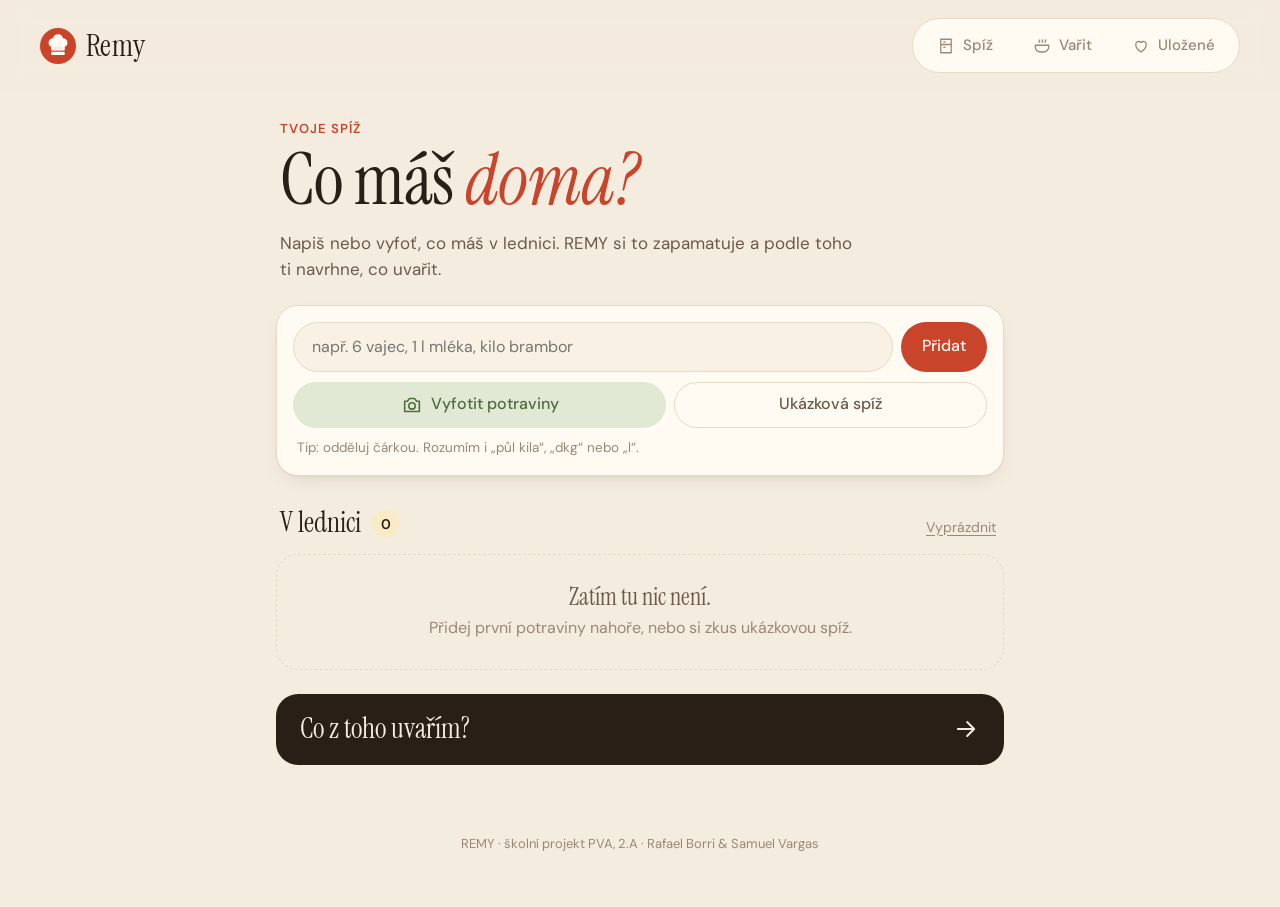
==== index.html @ 5d4a96b4 "Obrazovky Spíž, Vařit a Uložené: přidání z fotky, návrhy receptů, detail a tlačítko Uvařeno" ====
<!doctype html>
<html lang="cs">
<head>
  <meta charset="utf-8">
  <meta name="viewport" content="width=device-width, initial-scale=1, viewport-fit=cover">
  <title>REMY — co uvařit z toho, co máš doma</title>
  <meta name="description" content="REMY ti navrhne, co uvařit z ingrediencí, které máš doma. Vyfoť lednici, řekni počet porcí a máš recept.">
  <meta name="theme-color" content="#f4ecdf">
  <link rel="icon" href="assets/icon.svg" type="image/svg+xml">
  <link rel="manifest" href="manifest.webmanifest">
  <link rel="preconnect" href="https://fonts.googleapis.com">
  <link rel="preconnect" href="https://fonts.gstatic.com" crossorigin>
  <link href="https://fonts.googleapis.com/css2?family=Instrument+Serif:ital@0;1&family=DM+Sans:opsz,wght@9..40,400;9..40,500;9..40,600&display=swap" rel="stylesheet">
  <link rel="stylesheet" href="css/style.css?v=1">
</head>
<body>
  <header class="top">
    <a class="brand" href="#spiz" aria-label="REMY — domů">
      <img src="assets/icon.svg" alt="" width="36" height="36">
      <span>Remy</span>
    </a>
    <nav class="tabs" aria-label="Hlavní menu">
      <a href="#spiz" data-tab="spiz"><svg viewBox="0 0 24 24"><path d="M5 3h14v18H5zM5 10h14M9 6.5h2M9 13.5h2"/></svg><span>Spíž</span></a>
      <a href="#varit" data-tab="varit"><svg viewBox="0 0 24 24"><path d="M3 11h18v2a7 7 0 0 1-7 7h-4a7 7 0 0 1-7-7zM8 7c0-1.5 1-1.5 1-3M12 7c0-1.5 1-1.5 1-3M16 7c0-1.5 1-1.5 1-3"/></svg><span>Vařit</span></a>
      <a href="#ulozene" data-tab="ulozene"><svg viewBox="0 0 24 24"><path d="M12 20s-7-4.4-7-10a4 4 0 0 1 7-2.6A4 4 0 0 1 19 10c0 5.6-7 10-7 10z"/></svg><span>Uložené</span></a>
    </nav>
  </header>

  <main>
    <!-- ============ SPÍŽ ============ -->
    <section id="view-spiz" class="view" data-view="spiz">
      <div class="hero">
        <p class="eyebrow">Tvoje spíž</p>
        <h1>Co máš <em>doma?</em></h1>
        <p class="lead">Napiš nebo vyfoť, co máš v lednici. REMY si to zapamatuje a podle toho ti navrhne, co uvařit.</p>
      </div>

      <div class="add-card">
        <form id="quick-add" class="quick-add" autocomplete="off">
          <label for="quick-input" class="sr-only">Přidat potraviny</label>
          <input id="quick-input" type="text" placeholder="např. 6 vajec, 1 l mléka, kilo brambor" enterkeyhint="done">
          <button type="submit" class="btn btn-primary">Přidat</button>
        </form>
        <div class="add-actions">
          <label class="btn btn-soft photo-btn">
            <svg viewBox="0 0 24 24"><path d="M4 8h3l2-3h6l2 3h3v11H4z"/><circle cx="12" cy="13" r="3.5"/></svg>
            Vyfotit potraviny
            <input id="photo-input" type="file" accept="image/*" capture="environment" hidden>
          </label>
          <button type="button" class="btn btn-ghost" id="demo-btn">Ukázková spíž</button>
        </div>
        <p class="hint">Tip: odděluj čárkou. Rozumím i „půl kila“, „dkg“ nebo „l“.</p>
      </div>

      <div class="list-head">
        <h2>V lednici <span id="pantry-count" class="count">0</span></h2>
        <button type="button" class="link" id="clear-pantry">Vyprázdnit</button>
      </div>
      <ul id="pantry-list" class="pantry"></ul>
      <div id="pantry-empty" class="empty">
        <p class="empty-title">Zatím tu nic není.</p>
        <p>Přidej první potraviny nahoře, nebo si zkus ukázkovou spíž.</p>
      </div>

      <a href="#varit" class="cta-cook" id="cta-cook">
        <span>Co z toho uvařím?</span>
        <svg viewBox="0 0 24 24"><path d="M5 12h14M13 6l6 6-6 6"/></svg>
      </a>
    </section>

    <!-- ============ VAŘIT ============ -->
    <section id="view-varit" class="view" data-view="varit" hidden>
      <div class="hero">
        <p class="eyebrow">Návrhy od Remyho</p>
        <h1>Co dnes <em>uvaříme?</em></h1>
        <p class="lead" id="cook-lead">Remy se podívá do tvé spíže a navrhne tři jídla.</p>
      </div>

      <div class="cook-card">
        <div class="field">
          <span class="field-label">Počet porcí</span>
          <div class="stepper" role="group" aria-label="Počet porcí">
            <button type="button" data-portions="-1" aria-label="Méně porcí">−</button>
            <output id="portions">2</output>
            <button type="button" data-portions="1" aria-label="Více porcí">+</button>
          </div>
        </div>
        <div class="field field-col">
          <span class="field-label">Na co máš chuť? <small>(nepovinné)</small></span>
          <div class="chips" id="chips">
            <button type="button" class="chip" data-note="rychlé, do 20 minut">⚡ Rychlé</button>
            <button type="button" class="chip" data-note="bez masa">🥕 Bez masa</button>
            <button type="button" class="chip" data-note="sladké">🍯 Sladké</button>
            <button type="button" class="chip" data-note="zdravé a lehké">🥗 Lehké</button>
            <button type="button" class="chip" data-note="polévka">🍲 Polévka</button>
          </div>
          <input id="note" type="text" placeholder="nebo napiš vlastní přání…" maxlength="120">
        </div>
        <button type="button" class="btn btn-primary btn-big" id="suggest-btn">Co uvařím?</button>
      </div>

      <div id="suggest-status" class="status" hidden></div>
      <div id="recipes" class="recipes"></div>
      <button type="button" class="btn btn-ghost more-btn" id="more-btn" hidden>Ukaž jiné návrhy</button>
    </section>

    <!-- ============ ULOŽENÉ ============ -->
    <section id="view-ulozene" class="view" data-view="ulozene" hidden>
      <div class="hero">
        <p class="eyebrow">Tvoje kuchařka</p>
        <h1>Oblíbené a <em>uvařené</em></h1>
      </div>
      <h2 class="sub">Oblíbené recepty</h2>
      <div id="favorites" class="recipes"></div>
      <p id="fav-empty" class="empty small">Recept si uložíš srdíčkem v jeho detailu.</p>

      <div class="list-head">
        <h2 class="sub">Historie vaření</h2>
        <button type="button" class="link" id="clear-history">Smazat historii</button>
      </div>
      <ul id="history" class="history"></ul>
      <p id="history-empty" class="empty small">Až něco uvaříš a klikneš na „Uvařeno“, objeví se to tady.</p>
    </section>
  </main>

  <footer class="foot">
    <p>REMY · školní projekt PVA, 2.A · Rafael Borri &amp; Samuel Vargas</p>
  </footer>

  <!-- detail receptu / rozpoznání fotky -->
  <dialog id="sheet" class="sheet">
    <div class="sheet-inner" id="sheet-body"></div>
  </dialog>

  <div id="toast" class="toast" role="status" aria-live="polite" hidden></div>

  <script type="module" src="js/app.js?v=1"></script>
</body>
</html>
---- css/style.css ----
/* REMY — teplá kuchyňská paleta: smetana, rajče, bylinky */

:root {
  --bg: #f4ecdf;
  --paper: #fffaf2;
  --paper-2: #f9f1e4;
  --ink: #2a1f17;
  --ink-2: #6b5a4b;
  --ink-3: #9a8877;
  --line: #e6d9c6;
  --tomato: #c8452c;
  --tomato-ink: #fff6ef;
  --tomato-soft: #f6dccf;
  --herb: #4f6d3f;
  --herb-soft: #e1e8d3;
  --butter: #e8b84a;
  --butter-soft: #f8ebc6;
  --shadow: 0 1px 2px rgba(60, 35, 15, .05), 0 8px 24px -12px rgba(60, 35, 15, .18);
  --radius: 22px;
  --serif: "Instrument Serif", Georgia, serif;
  --sans: "DM Sans", system-ui, -apple-system, sans-serif;
  color-scheme: light;
}

@media (prefers-color-scheme: dark) {
  :root:not([data-theme="light"]) {
    --bg: #1b1511;
    --paper: #251d17;
    --paper-2: #2d241d;
    --ink: #f3e9dc;
    --ink-2: #c4b3a0;
    --ink-3: #8f7e6c;
    --line: #3a2f26;
    --tomato: #e0603f;
    --tomato-ink: #1b1511;
    --tomato-soft: #45261c;
    --herb: #9cbc84;
    --herb-soft: #2c3524;
    --butter: #e8b84a;
    --butter-soft: #3d321a;
    --shadow: 0 1px 2px rgba(0, 0, 0, .3), 0 10px 30px -14px rgba(0, 0, 0, .6);
    color-scheme: dark;
  }
}

* { box-sizing: border-box; }
html { -webkit-text-size-adjust: 100%; }
body {
  margin: 0;
  background: var(--bg);
  color: var(--ink);
  font: 400 16px/1.55 var(--sans);
  min-height: 100dvh;
  padding-bottom: calc(84px + env(safe-area-inset-bottom));
}
svg { width: 22px; height: 22px; fill: none; stroke: currentColor; stroke-width: 1.7; stroke-linecap: round; stroke-linejoin: round; flex: none; }
button, input { font: inherit; color: inherit; }
button { cursor: pointer; }
.sr-only { position: absolute; width: 1px; height: 1px; overflow: hidden; clip: rect(0 0 0 0); }
[hidden] { display: none !important; }

/* ---------- hlavička a navigace ---------- */

.top {
  position: sticky; top: 0; z-index: 20;
  display: flex; align-items: center; justify-content: space-between;
  padding: 14px 20px;
  background: color-mix(in srgb, var(--bg) 85%, transparent);
  backdrop-filter: blur(12px);
  -webkit-backdrop-filter: blur(12px);
}
.brand { display: flex; align-items: center; gap: 10px; text-decoration: none; color: var(--ink); }
.brand span { font: 400 30px/1 var(--serif); letter-spacing: .01em; }

.tabs {
  position: fixed; left: 12px; right: 12px; bottom: calc(12px + env(safe-area-inset-bottom));
  display: grid; grid-template-columns: repeat(3, 1fr);
  background: var(--paper); border: 1px solid var(--line); border-radius: 999px;
  padding: 6px; box-shadow: var(--shadow);
}
.tabs a {
  display: flex; flex-direction: column; align-items: center; gap: 2px;
  padding: 8px 4px; border-radius: 999px;
  color: var(--ink-3); text-decoration: none; font-size: 12.5px; font-weight: 500;
  transition: background .2s, color .2s;
}
.tabs a.active { background: var(--tomato-soft); color: var(--tomato); }

@media (min-width: 760px) {
  body { padding-bottom: 0; }
  .top { padding: 18px 40px; }
  .tabs { position: static; display: flex; gap: 4px; box-shadow: none; }
  .tabs a { flex-direction: row; gap: 8px; padding: 9px 18px; font-size: 15px; }
  .tabs svg { width: 18px; height: 18px; }
}

main { max-width: 760px; margin: 0 auto; padding: 0 16px; }
.view { animation: fade .35s ease both; }
@keyframes fade { from { opacity: 0; transform: translateY(6px); } }

.hero { padding: 28px 4px 22px; }
.eyebrow { margin: 0 0 6px; color: var(--tomato); font-size: 13px; font-weight: 600; letter-spacing: .08em; text-transform: uppercase; }
h1 { margin: 0; font: 400 clamp(44px, 11vw, 72px)/.98 var(--serif); letter-spacing: -.01em; }
h1 em { color: var(--tomato); }
.lead { margin: 14px 0 0; max-width: 34em; color: var(--ink-2); font-size: 17px; }
h2 { margin: 0; font: 400 28px/1.1 var(--serif); }
h2.sub { margin: 28px 4px 12px; }

/* ---------- tlačítka ---------- */

.btn {
  display: inline-flex; align-items: center; justify-content: center; gap: 8px;
  min-height: 46px; padding: 0 20px; border-radius: 999px; border: 1px solid transparent;
  font-weight: 500; text-decoration: none; white-space: nowrap;
  transition: transform .15s, background .2s, opacity .2s;
}
.btn:active { transform: scale(.97); }
.btn:disabled { opacity: .55; cursor: progress; }
.btn-primary { background: var(--tomato); color: var(--tomato-ink); }
.btn-primary:hover { background: color-mix(in srgb, var(--tomato) 88%, black); }
.btn-soft { background: var(--herb-soft); color: var(--herb); }
.btn-ghost { background: transparent; border-color: var(--line); color: var(--ink-2); }
.btn-ghost:hover { background: var(--paper-2); }
.btn-big { width: 100%; min-height: 56px; font-size: 18px; }
.link { background: none; border: 0; padding: 4px; color: var(--ink-3); font-size: 14px; text-decoration: underline; text-underline-offset: 3px; }
.link:hover { color: var(--tomato); }

/* ---------- spíž ---------- */

.add-card, .cook-card {
  background: var(--paper); border: 1px solid var(--line); border-radius: var(--radius);
  padding: 16px; box-shadow: var(--shadow);
}
.quick-add { display: flex; gap: 8px; }
.quick-add input, .field input {
  flex: 1; min-width: 0; height: 50px; padding: 0 18px;
  background: var(--paper-2); border: 1px solid var(--line); border-radius: 999px; outline: none;
}
.quick-add input:focus, .field input:focus { border-color: var(--tomato); background: var(--paper); }
.add-actions { display: flex; flex-wrap: wrap; gap: 8px; margin-top: 10px; }
.photo-btn { cursor: pointer; flex: 1 1 200px; }
.add-actions .btn-ghost { flex: 1 1 140px; }
.hint { margin: 10px 4px 0; color: var(--ink-3); font-size: 13.5px; }

.list-head { display: flex; align-items: baseline; justify-content: space-between; margin: 32px 4px 12px; }
.list-head h2.sub { margin: 0; }
.count {
  display: inline-grid; place-items: center; min-width: 28px; height: 28px; padding: 0 8px; margin-left: 6px;
  border-radius: 999px; background: var(--butter-soft); color: var(--ink); font: 600 14px/1 var(--sans); vertical-align: middle;
}

.pantry { list-style: none; margin: 0; padding: 0; display: grid; gap: 8px; }
.item {
  display: flex; align-items: center; gap: 12px;
  padding: 10px 10px 10px 16px;
  background: var(--paper); border: 1px solid var(--line); border-radius: 18px;
}
.item-emoji { font-size: 22px; width: 28px; text-align: center; }
.item-name { flex: 1; min-width: 0; font-weight: 500; text-transform: capitalize; overflow: hidden; text-overflow: ellipsis; white-space: nowrap; }
.qty { display: flex; align-items: center; gap: 2px; background: var(--paper-2); border-radius: 999px; padding: 3px; }
.qty button {
  width: 32px; height: 32px; border-radius: 50%; border: 0; background: transparent;
  font-size: 18px; line-height: 1; color: var(--ink-2);
}
.qty button:hover { background: var(--paper); color: var(--tomato); }
.qty-val {
  min-width: 72px; text-align: center; font-variant-numeric: tabular-nums; font-size: 14.5px;
  background: none; border: 0; padding: 4px 2px; border-radius: 8px;
}
input.qty-val { width: 72px; background: var(--paper); outline: 1px solid var(--tomato); }
.del { width: 34px; height: 34px; border: 0; border-radius: 50%; background: transparent; color: var(--ink-3); display: grid; place-items: center; }
.del:hover { color: var(--tomato); background: var(--tomato-soft); }
.del svg { width: 18px; height: 18px; }

.empty { text-align: center; color: var(--ink-3); padding: 28px 16px; border: 1.5px dashed var(--line); border-radius: var(--radius); }
.empty p { margin: 0; }
.empty-title { font: 400 24px/1.2 var(--serif); color: var(--ink-2); margin-bottom: 4px !important; }
.empty.small { padding: 18px; font-size: 14.5px; }

.cta-cook {
  display: flex; align-items: center; justify-content: space-between;
  margin: 24px 0 32px; padding: 20px 24px; border-radius: var(--radius);
  background: var(--ink); color: var(--bg); text-decoration: none;
  font: 400 28px/1.1 var(--serif);
  transition: transform .2s;
}
.cta-cook:hover { transform: translateY(-2px); }
.cta-cook svg { width: 28px; height: 28px; }

/* ---------- vařit ---------- */

.field { display: flex; align-items: center; justify-content: space-between; gap: 12px; padding: 4px 4px 14px; border-bottom: 1px solid var(--line); margin-bottom: 14px; }
.field-col { flex-direction: column; align-items: stretch; }
.field-label { font-weight: 500; }
.field-label small { color: var(--ink-3); font-weight: 400; }
.stepper { display: flex; align-items: center; gap: 4px; background: var(--paper-2); border-radius: 999px; padding: 4px; }
.stepper button { width: 40px; height: 40px; border-radius: 50%; border: 0; background: var(--paper); font-size: 20px; box-shadow: var(--shadow); }
.stepper output { min-width: 40px; text-align: center; font: 400 28px/1 var(--serif); }
.chips { display: flex; flex-wrap: wrap; gap: 8px; }
.chip {
  padding: 8px 14px; border-radius: 999px; border: 1px solid var(--line);
  background: var(--paper-2); font-size: 14.5px; transition: all .15s;
}
.chip.on { background: var(--butter-soft); border-color: var(--butter); }
.field input { width: 100%; flex: none; }

.status {
  display: flex; align-items: center; gap: 14px; margin: 18px 0; padding: 16px 18px;
  border-radius: 18px; background: var(--butter-soft); color: var(--ink);
}
.status.error { background: var(--tomato-soft); }
.status.info { background: var(--herb-soft); }
.pot { width: 34px; height: 34px; flex: none; position: relative; }
.pot::before { content: "🥘"; font-size: 30px; line-height: 34px; display: block; animation: wobble 1.2s ease-in-out infinite; }
@keyframes wobble { 0%, 100% { transform: rotate(-8deg); } 50% { transform: rotate(8deg); } }

.recipes { display: grid; gap: 12px; margin-top: 18px; }
@media (min-width: 760px) { .recipes { grid-template-columns: repeat(auto-fill, minmax(220px, 1fr)); } }
.recipe-card {
  display: flex; flex-direction: column; gap: 6px; text-align: left;
  padding: 18px; border-radius: var(--radius);
  background: var(--paper); border: 1px solid var(--line); box-shadow: var(--shadow);
  transition: transform .2s, border-color .2s;
  animation: fade .4s ease both;
}
.recipe-card:hover { transform: translateY(-3px); border-color: var(--tomato); }
.recipe-card .emoji { font-size: 40px; line-height: 1; margin-bottom: 6px; }
.recipe-card h3 { margin: 0; font: 400 26px/1.08 var(--serif); }
.recipe-card p { margin: 0; color: var(--ink-2); font-size: 14.5px; }
.meta { display: flex; flex-wrap: wrap; gap: 6px; margin-top: 6px; }
.tag { padding: 3px 10px; border-radius: 999px; background: var(--paper-2); color: var(--ink-2); font-size: 13px; }
.tag.ok { background: var(--herb-soft); color: var(--herb); }
.tag.ai { background: var(--butter-soft); color: var(--ink); }
.more-btn { display: flex; margin: 16px auto 32px; }

/* ---------- uložené ---------- */

.history { list-style: none; margin: 0 0 32px; padding: 0; display: grid; gap: 8px; }
.history li {
  display: flex; gap: 12px; align-items: center; padding: 12px 16px;
  background: var(--paper); border: 1px solid var(--line); border-radius: 18px; cursor: pointer;
}
.history .h-emoji { font-size: 26px; }
.history .h-name { font-weight: 500; }
.history .h-meta { color: var(--ink-3); font-size: 13.5px; }

/* ---------- detail (sheet) ---------- */

.sheet {
  width: min(640px, 100%); max-width: 100%; max-height: 92dvh; margin: auto auto 0;
  padding: 0; border: 0; border-radius: 28px 28px 0 0;
  background: var(--paper); color: var(--ink); box-shadow: 0 -20px 60px rgba(0, 0, 0, .25);
}
.sheet[open] { animation: up .35s cubic-bezier(.2, .8, .2, 1) both; }
@keyframes up { from { transform: translateY(40px); opacity: 0; } }
.sheet::backdrop { background: rgba(30, 18, 10, .45); backdrop-filter: blur(3px); }
@media (min-width: 760px) { .sheet { margin: auto; border-radius: 28px; } }
.sheet-inner { padding: 22px 22px 28px; }
.sheet-top { display: flex; justify-content: space-between; align-items: flex-start; gap: 12px; }
.sheet-top .emoji { font-size: 52px; line-height: 1; }
.icon-btn {
  width: 44px; height: 44px; border-radius: 50%; border: 1px solid var(--line); background: var(--paper-2);
  display: grid; place-items: center; color: var(--ink-2);
}
.icon-btn.fav { color: var(--tomato); }
.icon-btn.fav svg { fill: var(--tomato); }
.sheet h2 { font-size: 38px; margin: 14px 0 6px; }
.sheet .desc { color: var(--ink-2); margin: 0; }
.sheet h4 { margin: 24px 0 10px; font: 600 13px/1 var(--sans); letter-spacing: .08em; text-transform: uppercase; color: var(--ink-3); }
.ing { list-style: none; margin: 0; padding: 0; display: grid; gap: 6px; }
.ing li { display: flex; align-items: center; gap: 10px; padding: 8px 12px; border-radius: 12px; background: var(--paper-2); }
.ing .dot { width: 22px; height: 22px; border-radius: 50%; display: grid; place-items: center; font-size: 12px; font-weight: 600; flex: none; }
.ing .have .dot { background: var(--herb-soft); color: var(--herb); }
.ing .low .dot { background: var(--butter-soft); color: #9a6b00; }
.ing .miss .dot { background: var(--tomato-soft); color: var(--tomato); }
.ing .amt { margin-left: auto; color: var(--ink-2); font-variant-numeric: tabular-nums; font-size: 14.5px; }
.ing .note { color: var(--ink-3); font-size: 13px; }
.steps { list-style: none; margin: 0; padding: 0; counter-reset: s; display: grid; gap: 8px; }
.steps li {
  counter-increment: s; display: flex; gap: 12px; padding: 12px; border-radius: 14px; cursor: pointer;
  transition: opacity .2s, background .2s;
}
.steps li:hover { background: var(--paper-2); }
.steps li::before {
  content: counter(s); flex: none; width: 30px; height: 30px; border-radius: 50%;
  display: grid; place-items: center; background: var(--tomato-soft); color: var(--tomato); font-weight: 600; font-size: 14px;
}
.steps li.done { opacity: .45; text-decoration: line-through; }
.steps li.done::before { content: "✓"; background: var(--herb-soft); color: var(--herb); }
.sheet-actions { position: sticky; bottom: 0; display: flex; gap: 8px; margin: 24px -22px -28px; padding: 14px 22px calc(18px + env(safe-area-inset-bottom)); background: linear-gradient(transparent, var(--paper) 30%); }
.sheet-actions .btn { flex: 1; }

.scan-preview { width: 100%; max-height: 240px; object-fit: cover; border-radius: 18px; display: block; margin: 14px 0; }
.scan-list { list-style: none; margin: 0; padding: 0; display: grid; gap: 6px; }
.scan-list li { display: flex; align-items: center; gap: 10px; padding: 6px 8px 6px 12px; border-radius: 14px; background: var(--paper-2); }
.scan-list input[type="checkbox"] { width: 20px; height: 20px; accent-color: var(--herb); }
.scan-list .s-name { flex: 1; border: 0; background: transparent; min-width: 0; font-weight: 500; padding: 6px 0; }
.scan-list .s-amt { width: 70px; border: 1px solid var(--line); border-radius: 10px; padding: 6px 8px; background: var(--paper); text-align: right; }
.scan-list select { border: 1px solid var(--line); border-radius: 10px; padding: 6px; background: var(--paper); color: var(--ink); font: inherit; }

/* ---------- toast a patička ---------- */

.toast {
  position: fixed; left: 50%; bottom: calc(96px + env(safe-area-inset-bottom)); transform: translateX(-50%);
  z-index: 50; display: flex; align-items: center; gap: 14px;
  max-width: calc(100% - 32px); padding: 12px 14px 12px 18px; border-radius: 999px;
  background: var(--ink); color: var(--bg); box-shadow: var(--shadow); font-size: 15px;
  animation: up .3s ease both;
}
.toast button { background: none; border: 0; color: var(--butter); font-weight: 600; padding: 4px 8px; }
@media (min-width: 760px) { .toast { bottom: 28px; } }

.foot { max-width: 760px; margin: 0 auto; padding: 24px 20px 40px; color: var(--ink-3); font-size: 13px; text-align: center; }
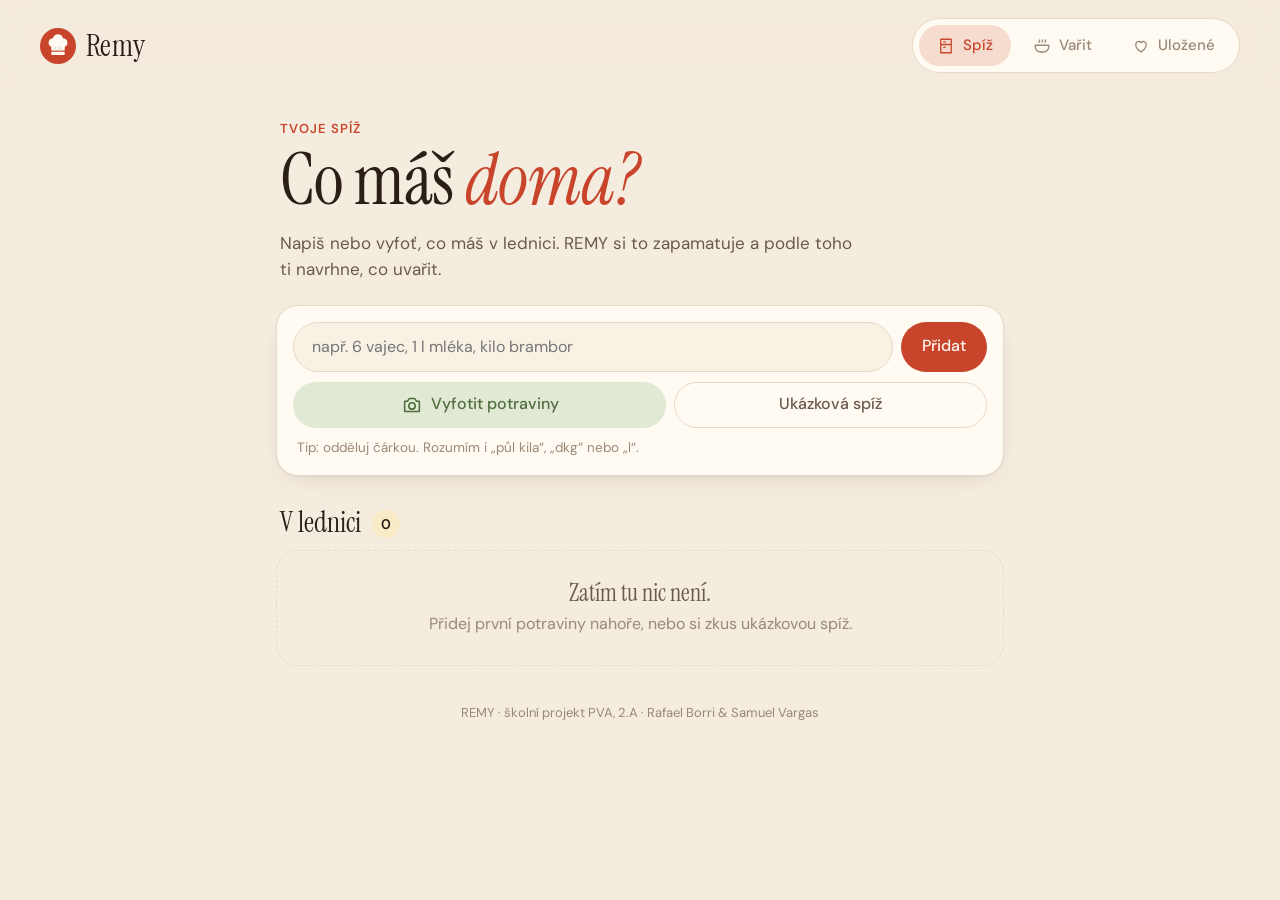
==== commit 22607961: "Oprava mobilu: spodní menu skákalo nahoru, položky spíže přetékaly; výchozí množství v parseru" ====
--- a/index.html
+++ b/index.html
@@ -11,7 +11,7 @@
   <link rel="preconnect" href="https://fonts.googleapis.com">
   <link rel="preconnect" href="https://fonts.gstatic.com" crossorigin>
   <link href="https://fonts.googleapis.com/css2?family=Instrument+Serif:ital@0;1&family=DM+Sans:opsz,wght@9..40,400;9..40,500;9..40,600&display=swap" rel="stylesheet">
-  <link rel="stylesheet" href="css/style.css?v=1">
+  <link rel="stylesheet" href="css/style.css?v=3">
 </head>
 <body>
   <header class="top">
@@ -134,6 +134,6 @@
 
   <div id="toast" class="toast" role="status" aria-live="polite" hidden></div>
 
-  <script type="module" src="js/app.js?v=1"></script>
+  <script type="module" src="js/app.js?v=2"></script>
 </body>
 </html>
--- a/css/style.css
+++ b/css/style.css
@@ -65,6 +65,11 @@
   position: sticky; top: 0; z-index: 20;
   display: flex; align-items: center; justify-content: space-between;
   padding: 14px 20px;
+}
+/* rozmazané pozadí přes pseudo-element: backdrop-filter přímo na hlavičce by
+   z ní udělal kontejner pro position:fixed a spodní menu na mobilu by skočilo nahoru */
+.top::before {
+  content: ""; position: absolute; inset: 0; z-index: -1;
   background: color-mix(in srgb, var(--bg) 85%, transparent);
   backdrop-filter: blur(12px);
   -webkit-backdrop-filter: blur(12px);
@@ -149,15 +154,16 @@
   border-radius: 999px; background: var(--butter-soft); color: var(--ink); font: 600 14px/1 var(--sans); vertical-align: middle;
 }
 
-.pantry { list-style: none; margin: 0; padding: 0; display: grid; gap: 8px; }
+.pantry { list-style: none; margin: 0; padding: 0; display: grid; grid-template-columns: minmax(0, 1fr); gap: 8px; }
 .item {
   display: flex; align-items: center; gap: 12px;
   padding: 10px 10px 10px 16px;
   background: var(--paper); border: 1px solid var(--line); border-radius: 18px;
 }
 .item-emoji { font-size: 22px; width: 28px; text-align: center; }
-.item-name { flex: 1; min-width: 0; font-weight: 500; text-transform: capitalize; overflow: hidden; text-overflow: ellipsis; white-space: nowrap; }
-.qty { display: flex; align-items: center; gap: 2px; background: var(--paper-2); border-radius: 999px; padding: 3px; }
+.item-name { flex: 1; min-width: 0; font-weight: 500; overflow: hidden; text-overflow: ellipsis; white-space: nowrap; }
+.item-name::first-letter { text-transform: uppercase; }
+.qty { flex: none; display: flex; align-items: center; gap: 2px; background: var(--paper-2); border-radius: 999px; padding: 3px; }
 .qty button {
   width: 32px; height: 32px; border-radius: 50%; border: 0; background: transparent;
   font-size: 18px; line-height: 1; color: var(--ink-2);
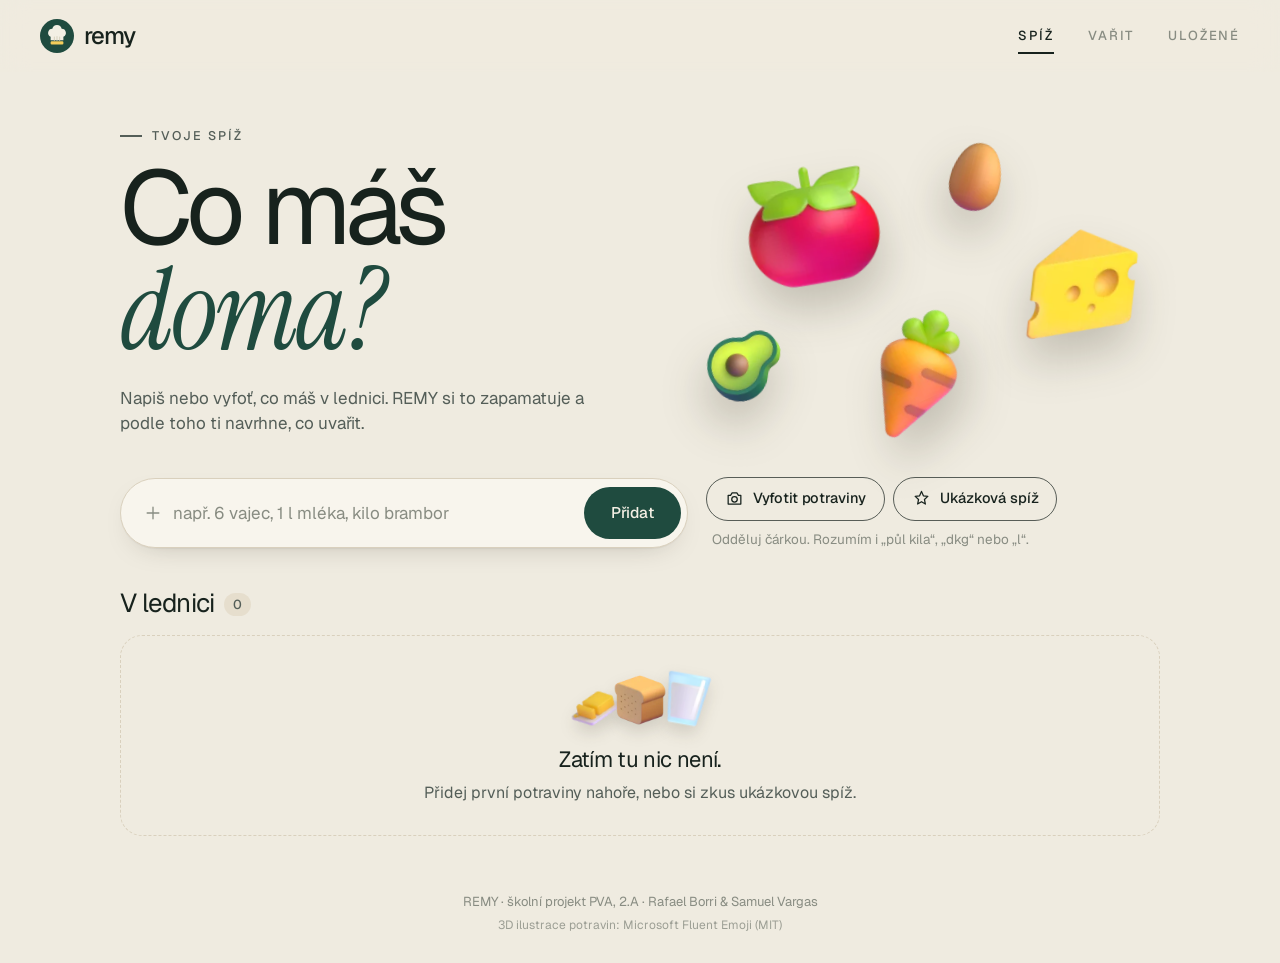
==== commit 3a3380aa: "Nový design: krémový papír, lesní zelená, 3D potraviny jako dlaždice Spíž s dlaždicemi surovin, vaře" ====
--- a/index.html
+++ b/index.html
@@ -5,19 +5,20 @@
   <meta name="viewport" content="width=device-width, initial-scale=1, viewport-fit=cover">
   <title>REMY — co uvařit z toho, co máš doma</title>
   <meta name="description" content="REMY ti navrhne, co uvařit z ingrediencí, které máš doma. Vyfoť lednici, řekni počet porcí a máš recept.">
-  <meta name="theme-color" content="#f4ecdf">
-  <link rel="icon" href="assets/icon.svg" type="image/svg+xml">
+  <meta name="theme-color" content="#efebe0" media="(prefers-color-scheme: light)">
+  <meta name="theme-color" content="#121a16" media="(prefers-color-scheme: dark)">
+  <link rel="icon" href="assets/icon.svg?v=5" type="image/svg+xml">
   <link rel="manifest" href="manifest.webmanifest">
   <link rel="preconnect" href="https://fonts.googleapis.com">
   <link rel="preconnect" href="https://fonts.gstatic.com" crossorigin>
-  <link href="https://fonts.googleapis.com/css2?family=Instrument+Serif:ital@0;1&family=DM+Sans:opsz,wght@9..40,400;9..40,500;9..40,600&display=swap" rel="stylesheet">
-  <link rel="stylesheet" href="css/style.css?v=3">
+  <link href="https://fonts.googleapis.com/css2?family=Geist:wght@300..600&family=Instrument+Serif:ital@0;1&display=swap" rel="stylesheet">
+  <link rel="stylesheet" href="css/style.css?v=5">
 </head>
 <body>
   <header class="top">
     <a class="brand" href="#spiz" aria-label="REMY — domů">
-      <img src="assets/icon.svg" alt="" width="36" height="36">
-      <span>Remy</span>
+      <img src="assets/icon.svg?v=5" alt="" width="34" height="34">
+      <span>remy</span>
     </a>
     <nav class="tabs" aria-label="Hlavní menu">
       <a href="#spiz" data-tab="spiz"><svg viewBox="0 0 24 24"><path d="M5 3h14v18H5zM5 10h14M9 6.5h2M9 13.5h2"/></svg><span>Spíž</span></a>
@@ -29,27 +30,40 @@
   <main>
     <!-- ============ SPÍŽ ============ -->
     <section id="view-spiz" class="view" data-view="spiz">
-      <div class="hero">
-        <p class="eyebrow">Tvoje spíž</p>
-        <h1>Co máš <em>doma?</em></h1>
-        <p class="lead">Napiš nebo vyfoť, co máš v lednici. REMY si to zapamatuje a podle toho ti navrhne, co uvařit.</p>
+      <div class="hero hero-spiz">
+        <div class="hero-text">
+          <p class="eyebrow">Tvoje spíž</p>
+          <h1>Co máš <em>doma?</em></h1>
+          <p class="lead">Napiš nebo vyfoť, co máš v lednici. REMY si to zapamatuje a podle toho ti navrhne, co uvařit.</p>
+        </div>
+        <div class="hero-art" aria-hidden="true">
+          <img class="float f1" src="assets/food/1f345.webp" alt="">
+          <img class="float f2" src="assets/food/1f95a.webp" alt="">
+          <img class="float f3" src="assets/food/1f9c0.webp" alt="">
+          <img class="float f4" src="assets/food/1f955.webp" alt="">
+          <img class="float f5" src="assets/food/1f951.webp" alt="">
+        </div>
       </div>
 
       <div class="add-card">
         <form id="quick-add" class="quick-add" autocomplete="off">
           <label for="quick-input" class="sr-only">Přidat potraviny</label>
+          <svg class="qa-icon" viewBox="0 0 24 24"><path d="M12 5v14M5 12h14"/></svg>
           <input id="quick-input" type="text" placeholder="např. 6 vajec, 1 l mléka, kilo brambor" enterkeyhint="done">
           <button type="submit" class="btn btn-primary">Přidat</button>
         </form>
         <div class="add-actions">
-          <label class="btn btn-soft photo-btn">
+          <label class="btn btn-outline photo-btn">
             <svg viewBox="0 0 24 24"><path d="M4 8h3l2-3h6l2 3h3v11H4z"/><circle cx="12" cy="13" r="3.5"/></svg>
             Vyfotit potraviny
             <input id="photo-input" type="file" accept="image/*" capture="environment" hidden>
           </label>
-          <button type="button" class="btn btn-ghost" id="demo-btn">Ukázková spíž</button>
+          <button type="button" class="btn btn-outline" id="demo-btn">
+            <svg viewBox="0 0 24 24"><path d="M12 3l2.4 5.6L20 9.3l-4.3 3.9 1.2 5.8L12 16l-4.9 3 1.2-5.8L4 9.3l5.6-.7z"/></svg>
+            Ukázková spíž
+          </button>
+          <p class="hint">Odděluj čárkou. Rozumím i „půl kila“, „dkg“ nebo „l“.</p>
         </div>
-        <p class="hint">Tip: odděluj čárkou. Rozumím i „půl kila“, „dkg“ nebo „l“.</p>
       </div>
 
       <div class="list-head">
@@ -58,50 +72,63 @@
       </div>
       <ul id="pantry-list" class="pantry"></ul>
       <div id="pantry-empty" class="empty">
+        <div class="empty-art" aria-hidden="true">
+          <img src="assets/food/1f9c8.webp" alt=""><img src="assets/food/1f35e.webp" alt=""><img src="assets/food/1f95b.webp" alt="">
+        </div>
         <p class="empty-title">Zatím tu nic není.</p>
         <p>Přidej první potraviny nahoře, nebo si zkus ukázkovou spíž.</p>
       </div>
 
       <a href="#varit" class="cta-cook" id="cta-cook">
         <span>Co z toho uvařím?</span>
-        <svg viewBox="0 0 24 24"><path d="M5 12h14M13 6l6 6-6 6"/></svg>
+        <span class="cta-arrow"><svg viewBox="0 0 24 24"><path d="M5 12h14M13 6l6 6-6 6"/></svg></span>
       </a>
     </section>
 
     <!-- ============ VAŘIT ============ -->
     <section id="view-varit" class="view" data-view="varit" hidden>
-      <div class="hero">
+      <div class="hero hero-cook">
+        <h1 class="sr-only">Co dnes uvaříme?</h1>
         <p class="eyebrow">Návrhy od Remyho</p>
-        <h1>Co dnes <em>uvaříme?</em></h1>
         <p class="lead" id="cook-lead">Remy se podívá do tvé spíže a navrhne tři jídla.</p>
       </div>
 
       <div class="cook-card">
-        <div class="field">
-          <span class="field-label">Počet porcí</span>
-          <div class="stepper" role="group" aria-label="Počet porcí">
+        <div class="sentence">
+          <span class="s-word">Uvař mi pro</span>
+          <span class="pill pill-butter stepper" role="group" aria-label="Počet porcí">
             <button type="button" data-portions="-1" aria-label="Méně porcí">−</button>
-            <output id="portions">2</output>
+            <span class="pill-val"><output id="portions">2</output> <small>porce</small></span>
             <button type="button" data-portions="1" aria-label="Více porcí">+</button>
-          </div>
+          </span>
+          <span class="s-word">něco</span>
+          <span class="chips" id="chips" aria-label="Na co máš chuť? (nepovinné)">
+            <button type="button" class="chip" data-note="rychlé, do 20 minut">rychlého</button>
+            <button type="button" class="chip" data-note="bez masa">bez masa</button>
+            <button type="button" class="chip" data-note="sladké">sladkého</button>
+            <button type="button" class="chip" data-note="zdravé a lehké">lehkého</button>
+            <button type="button" class="chip" data-note="polévka">na lžíci</button>
+          </span>
         </div>
-        <div class="field field-col">
-          <span class="field-label">Na co máš chuť? <small>(nepovinné)</small></span>
-          <div class="chips" id="chips">
-            <button type="button" class="chip" data-note="rychlé, do 20 minut">⚡ Rychlé</button>
-            <button type="button" class="chip" data-note="bez masa">🥕 Bez masa</button>
-            <button type="button" class="chip" data-note="sladké">🍯 Sladké</button>
-            <button type="button" class="chip" data-note="zdravé a lehké">🥗 Lehké</button>
-            <button type="button" class="chip" data-note="polévka">🍲 Polévka</button>
-          </div>
-          <input id="note" type="text" placeholder="nebo napiš vlastní přání…" maxlength="120">
+        <div class="cook-foot">
+          <label class="note-field">
+            <span class="sr-only">Vlastní přání</span>
+            <svg viewBox="0 0 24 24"><path d="M4 20h4L19 9l-4-4L4 16zM13.5 6.5l4 4"/></svg>
+            <input id="note" type="text" placeholder="vlastní přání, třeba „s rýží“…" maxlength="120">
+          </label>
+          <button type="button" class="btn btn-primary btn-big" id="suggest-btn">
+            Co uvařím?
+            <span class="cta-arrow"><svg viewBox="0 0 24 24"><path d="M5 12h14M13 6l6 6-6 6"/></svg></span>
+          </button>
         </div>
-        <button type="button" class="btn btn-primary btn-big" id="suggest-btn">Co uvařím?</button>
       </div>
 
       <div id="suggest-status" class="status" hidden></div>
       <div id="recipes" class="recipes"></div>
-      <button type="button" class="btn btn-ghost more-btn" id="more-btn" hidden>Ukaž jiné návrhy</button>
+      <button type="button" class="btn btn-outline more-btn" id="more-btn" hidden>
+        <svg viewBox="0 0 24 24"><path d="M20 12a8 8 0 1 1-2.3-5.7M20 4v5h-5"/></svg>
+        Ukaž jiné návrhy
+      </button>
     </section>
 
     <!-- ============ ULOŽENÉ ============ -->
@@ -125,6 +152,7 @@
 
   <footer class="foot">
     <p>REMY · školní projekt PVA, 2.A · Rafael Borri &amp; Samuel Vargas</p>
+    <p class="credit">3D ilustrace potravin: Microsoft Fluent Emoji (MIT)</p>
   </footer>
 
   <!-- detail receptu / rozpoznání fotky -->
@@ -134,6 +162,6 @@
 
   <div id="toast" class="toast" role="status" aria-live="polite" hidden></div>
 
-  <script type="module" src="js/app.js?v=2"></script>
+  <script type="module" src="js/app.js?v=5"></script>
 </body>
 </html>
--- a/css/style.css
+++ b/css/style.css
@@ -1,44 +1,58 @@
-/* REMY — teplá kuchyňská paleta: smetana, rajče, bylinky */
+/* REMY — papírová kuchyně: krémový papír, lesní zelená, potraviny jako dlaždice.
+   Předlohy z Pinterestu: dlaždice surovin (salátový bar) + „věta“ místo formuláře. */
 
 :root {
-  --bg: #f4ecdf;
-  --paper: #fffaf2;
-  --paper-2: #f9f1e4;
-  --ink: #2a1f17;
-  --ink-2: #6b5a4b;
-  --ink-3: #9a8877;
-  --line: #e6d9c6;
-  --tomato: #c8452c;
-  --tomato-ink: #fff6ef;
-  --tomato-soft: #f6dccf;
-  --herb: #4f6d3f;
-  --herb-soft: #e1e8d3;
-  --butter: #e8b84a;
-  --butter-soft: #f8ebc6;
-  --shadow: 0 1px 2px rgba(60, 35, 15, .05), 0 8px 24px -12px rgba(60, 35, 15, .18);
-  --radius: 22px;
+  --bg: #efebe0;
+  --paper: #f8f5ed;
+  --tile: #e6decd;
+  --tile-2: #dcd2bd;
+  --ink: #17221d;
+  --ink-2: #545e58;
+  --ink-3: #888c82;
+  --line: #d9d0bd;
+  --green: #1f4b3f;
+  --green-2: #2a5f50;
+  --on-green: #f3efe4;
+  --green-soft: #d5e1d1;
+  --green-ink: #1f4b3f;
+  --butter: #f3cd5b;
+  --butter-soft: #f6e6b3;
+  --blush: #f2b7c5;
+  --sage: #c6d8bc;
+  --tomato: #c4462c;
+  --tomato-soft: #f3d8cd;
+  --pill-ink: #17221d;
+  --shadow: 0 1px 1px rgba(40, 35, 20, .04), 0 10px 30px -18px rgba(40, 35, 20, .35);
+  --shadow-lift: 0 2px 2px rgba(40, 35, 20, .05), 0 22px 40px -22px rgba(40, 35, 20, .45);
+  --sans: "Geist", system-ui, -apple-system, "Segoe UI", sans-serif;
   --serif: "Instrument Serif", Georgia, serif;
-  --sans: "DM Sans", system-ui, -apple-system, sans-serif;
+  --ease: cubic-bezier(.2, .8, .2, 1);
   color-scheme: light;
 }
 
 @media (prefers-color-scheme: dark) {
   :root:not([data-theme="light"]) {
-    --bg: #1b1511;
-    --paper: #251d17;
-    --paper-2: #2d241d;
-    --ink: #f3e9dc;
-    --ink-2: #c4b3a0;
-    --ink-3: #8f7e6c;
-    --line: #3a2f26;
-    --tomato: #e0603f;
-    --tomato-ink: #1b1511;
-    --tomato-soft: #45261c;
-    --herb: #9cbc84;
-    --herb-soft: #2c3524;
-    --butter: #e8b84a;
-    --butter-soft: #3d321a;
-    --shadow: 0 1px 2px rgba(0, 0, 0, .3), 0 10px 30px -14px rgba(0, 0, 0, .6);
+    --bg: #111915;
+    --paper: #18221d;
+    --tile: #1f2b25;
+    --tile-2: #27352e;
+    --ink: #eeeadf;
+    --ink-2: #b3bab0;
+    --ink-3: #7f8a81;
+    --line: #2b3832;
+    --green: #bcd8b2;
+    --green-2: #cfe4c6;
+    --on-green: #10201a;
+    --green-soft: #22392f;
+    --green-ink: #bcd8b2;
+    --butter: #ecc552;
+    --butter-soft: #3b3420;
+    --blush: #eaa9b9;
+    --sage: #a9c39d;
+    --tomato: #f0866a;
+    --tomato-soft: #3d2620;
+    --shadow: 0 1px 1px rgba(0, 0, 0, .25), 0 12px 30px -18px rgba(0, 0, 0, .7);
+    --shadow-lift: 0 2px 2px rgba(0, 0, 0, .3), 0 22px 40px -20px rgba(0, 0, 0, .8);
     color-scheme: dark;
   }
 }
@@ -51,269 +65,592 @@
   color: var(--ink);
   font: 400 16px/1.55 var(--sans);
   min-height: 100dvh;
-  padding-bottom: calc(84px + env(safe-area-inset-bottom));
-}
-svg { width: 22px; height: 22px; fill: none; stroke: currentColor; stroke-width: 1.7; stroke-linecap: round; stroke-linejoin: round; flex: none; }
-button, input { font: inherit; color: inherit; }
-button { cursor: pointer; }
-.sr-only { position: absolute; width: 1px; height: 1px; overflow: hidden; clip: rect(0 0 0 0); }
+  padding-bottom: calc(96px + env(safe-area-inset-bottom));
+  -webkit-font-smoothing: antialiased;
+  overflow-x: hidden;
+}
+svg { width: 22px; height: 22px; fill: none; stroke: currentColor; stroke-width: 1.6; stroke-linecap: round; stroke-linejoin: round; flex: none; }
+button, input, select { font: inherit; color: inherit; }
+button { cursor: pointer; -webkit-tap-highlight-color: transparent; }
+img { display: block; }
+.sr-only { position: absolute; width: 1px; height: 1px; overflow: hidden; clip: rect(0 0 0 0); white-space: nowrap; }
 [hidden] { display: none !important; }
+:focus-visible { outline: 2px solid var(--green); outline-offset: 3px; }
 
 /* ---------- hlavička a navigace ---------- */
 
 .top {
   position: sticky; top: 0; z-index: 20;
   display: flex; align-items: center; justify-content: space-between;
-  padding: 14px 20px;
+  padding: 12px 16px;
 }
 /* rozmazané pozadí přes pseudo-element: backdrop-filter přímo na hlavičce by
    z ní udělal kontejner pro position:fixed a spodní menu na mobilu by skočilo nahoru */
 .top::before {
   content: ""; position: absolute; inset: 0; z-index: -1;
-  background: color-mix(in srgb, var(--bg) 85%, transparent);
-  backdrop-filter: blur(12px);
-  -webkit-backdrop-filter: blur(12px);
+  background: color-mix(in srgb, var(--bg) 82%, transparent);
+  backdrop-filter: blur(14px) saturate(1.2);
+  -webkit-backdrop-filter: blur(14px) saturate(1.2);
 }
 .brand { display: flex; align-items: center; gap: 10px; text-decoration: none; color: var(--ink); }
-.brand span { font: 400 30px/1 var(--serif); letter-spacing: .01em; }
+.brand span { font: 500 24px/1 var(--sans); letter-spacing: -.045em; }
 
 .tabs {
-  position: fixed; left: 12px; right: 12px; bottom: calc(12px + env(safe-area-inset-bottom));
-  display: grid; grid-template-columns: repeat(3, 1fr);
-  background: var(--paper); border: 1px solid var(--line); border-radius: 999px;
-  padding: 6px; box-shadow: var(--shadow);
+  position: fixed; left: 50%; bottom: calc(14px + env(safe-area-inset-bottom));
+  transform: translateX(-50%); width: min(360px, calc(100% - 32px));
+  display: grid; grid-template-columns: repeat(3, 1fr); gap: 4px;
+  background: var(--green); border-radius: 999px; padding: 6px;
+  box-shadow: 0 18px 40px -16px rgba(15, 40, 30, .55), 0 2px 6px rgba(15, 40, 30, .18);
 }
 .tabs a {
-  display: flex; flex-direction: column; align-items: center; gap: 2px;
-  padding: 8px 4px; border-radius: 999px;
-  color: var(--ink-3); text-decoration: none; font-size: 12.5px; font-weight: 500;
-  transition: background .2s, color .2s;
-}
-.tabs a.active { background: var(--tomato-soft); color: var(--tomato); }
-
-@media (min-width: 760px) {
+  display: flex; align-items: center; justify-content: center; gap: 7px;
+  height: 48px; border-radius: 999px;
+  color: color-mix(in srgb, var(--on-green) 72%, transparent); text-decoration: none;
+  font-size: 14px; font-weight: 500; letter-spacing: -.01em;
+  transition: background .25s var(--ease), color .25s;
+}
+.tabs a svg { width: 20px; height: 20px; }
+.tabs a.active { background: var(--on-green); color: var(--green); }
+@media (hover: hover) { .tabs a:not(.active):hover { color: var(--on-green); } }
+
+@media (min-width: 820px) {
   body { padding-bottom: 0; }
   .top { padding: 18px 40px; }
-  .tabs { position: static; display: flex; gap: 4px; box-shadow: none; }
-  .tabs a { flex-direction: row; gap: 8px; padding: 9px 18px; font-size: 15px; }
-  .tabs svg { width: 18px; height: 18px; }
-}
-
-main { max-width: 760px; margin: 0 auto; padding: 0 16px; }
-.view { animation: fade .35s ease both; }
-@keyframes fade { from { opacity: 0; transform: translateY(6px); } }
-
-.hero { padding: 28px 4px 22px; }
-.eyebrow { margin: 0 0 6px; color: var(--tomato); font-size: 13px; font-weight: 600; letter-spacing: .08em; text-transform: uppercase; }
-h1 { margin: 0; font: 400 clamp(44px, 11vw, 72px)/.98 var(--serif); letter-spacing: -.01em; }
-h1 em { color: var(--tomato); }
-.lead { margin: 14px 0 0; max-width: 34em; color: var(--ink-2); font-size: 17px; }
-h2 { margin: 0; font: 400 28px/1.1 var(--serif); }
-h2.sub { margin: 28px 4px 12px; }
+  .tabs {
+    position: static; transform: none; width: auto;
+    display: flex; gap: 34px; background: none; box-shadow: none; padding: 0; border-radius: 0;
+  }
+  .tabs a {
+    height: auto; padding: 8px 0; border-radius: 0; position: relative;
+    color: var(--ink-3); font-size: 13px; font-weight: 500; letter-spacing: .14em; text-transform: uppercase;
+  }
+  .tabs a svg { display: none; }
+  .tabs a::after {
+    content: ""; position: absolute; left: 0; right: 0; bottom: 0; height: 2px;
+    background: var(--ink); transform: scaleX(0); transition: transform .3s var(--ease);
+  }
+  .tabs a.active { background: none; color: var(--ink); }
+  .tabs a.active::after { transform: scaleX(1); }
+  @media (hover: hover) { .tabs a:not(.active):hover { color: var(--ink); } }
+}
+
+main { max-width: 1120px; margin: 0 auto; padding: 0 16px; }
+@media (min-width: 820px) { main { padding: 0 40px; } }
+.view { animation: fade .45s var(--ease) both; }
+@keyframes fade { from { opacity: 0; transform: translateY(8px); } }
+
+/* ---------- typografie ---------- */
+
+.hero { padding: 22px 0 26px; }
+.eyebrow {
+  margin: 0 0 14px; color: var(--ink-2);
+  font-size: 12.5px; font-weight: 500; letter-spacing: .16em; text-transform: uppercase;
+  display: flex; align-items: center; gap: 10px;
+}
+.eyebrow::before { content: ""; width: 22px; height: 1.5px; background: currentColor; }
+h1 {
+  margin: 0; font: 400 clamp(50px, 13vw, 104px)/.92 var(--sans);
+  letter-spacing: -.055em;
+}
+h1 em, .sentence em { font: italic 400 1.08em/1 var(--serif); letter-spacing: -.02em; color: var(--green-ink); padding-right: .04em; }
+.lead { margin: 18px 0 0; max-width: 30em; color: var(--ink-2); font-size: 17px; line-height: 1.5; }
+h2 { margin: 0; font: 400 26px/1.1 var(--sans); letter-spacing: -.035em; }
+h2.sub { margin: 34px 0 14px; }
 
 /* ---------- tlačítka ---------- */
 
 .btn {
-  display: inline-flex; align-items: center; justify-content: center; gap: 8px;
-  min-height: 46px; padding: 0 20px; border-radius: 999px; border: 1px solid transparent;
-  font-weight: 500; text-decoration: none; white-space: nowrap;
-  transition: transform .15s, background .2s, opacity .2s;
-}
+  display: inline-flex; align-items: center; justify-content: center; gap: 9px;
+  min-height: 50px; padding: 0 22px; border-radius: 999px; border: 1.5px solid transparent;
+  font-size: 15.5px; font-weight: 500; letter-spacing: -.01em; text-decoration: none; white-space: nowrap;
+  transition: transform .2s var(--ease), background .2s, border-color .2s, opacity .2s;
+}
+.btn svg { width: 19px; height: 19px; }
 .btn:active { transform: scale(.97); }
 .btn:disabled { opacity: .55; cursor: progress; }
-.btn-primary { background: var(--tomato); color: var(--tomato-ink); }
-.btn-primary:hover { background: color-mix(in srgb, var(--tomato) 88%, black); }
-.btn-soft { background: var(--herb-soft); color: var(--herb); }
-.btn-ghost { background: transparent; border-color: var(--line); color: var(--ink-2); }
-.btn-ghost:hover { background: var(--paper-2); }
-.btn-big { width: 100%; min-height: 56px; font-size: 18px; }
-.link { background: none; border: 0; padding: 4px; color: var(--ink-3); font-size: 14px; text-decoration: underline; text-underline-offset: 3px; }
-.link:hover { color: var(--tomato); }
-
-/* ---------- spíž ---------- */
-
-.add-card, .cook-card {
-  background: var(--paper); border: 1px solid var(--line); border-radius: var(--radius);
-  padding: 16px; box-shadow: var(--shadow);
-}
-.quick-add { display: flex; gap: 8px; }
-.quick-add input, .field input {
-  flex: 1; min-width: 0; height: 50px; padding: 0 18px;
-  background: var(--paper-2); border: 1px solid var(--line); border-radius: 999px; outline: none;
-}
-.quick-add input:focus, .field input:focus { border-color: var(--tomato); background: var(--paper); }
-.add-actions { display: flex; flex-wrap: wrap; gap: 8px; margin-top: 10px; }
-.photo-btn { cursor: pointer; flex: 1 1 200px; }
-.add-actions .btn-ghost { flex: 1 1 140px; }
-.hint { margin: 10px 4px 0; color: var(--ink-3); font-size: 13.5px; }
-
-.list-head { display: flex; align-items: baseline; justify-content: space-between; margin: 32px 4px 12px; }
+.btn-primary { background: var(--green); color: var(--on-green); }
+@media (hover: hover) { .btn-primary:not(:disabled):hover { background: var(--green-2); } }
+.btn-outline { background: transparent; color: var(--ink); border-color: color-mix(in srgb, var(--ink) 70%, transparent); }
+@media (hover: hover) { .btn-outline:hover { background: color-mix(in srgb, var(--ink) 6%, transparent); } }
+.btn-big { min-height: 58px; padding: 0 28px; font-size: 17px; }
+.cta-arrow {
+  display: grid; place-items: center; width: 34px; height: 34px; margin-right: -14px;
+  border-radius: 50%; background: var(--butter); color: var(--pill-ink);
+  transition: transform .3s var(--ease);
+}
+.cta-arrow svg { width: 17px; height: 17px; stroke-width: 2; }
+.link {
+  background: none; border: 0; padding: 4px 0; color: var(--ink-3);
+  font-size: 14px; text-decoration: underline; text-underline-offset: 3px; text-decoration-color: var(--line);
+}
+@media (hover: hover) { .link:hover { color: var(--tomato); } }
+
+/* ---------- spíž: úvod ---------- */
+
+.hero-spiz { display: grid; gap: 4px; }
+.hero-art { display: flex; gap: 2px; height: 74px; align-items: center; order: -1; margin: 0 0 10px -6px; }
+.hero-art .float { width: 64px; height: 64px; filter: drop-shadow(0 10px 10px rgba(40, 35, 20, .18)); animation: bob 5s ease-in-out infinite; }
+.hero-art .f1 { transform: rotate(-8deg); }
+.hero-art .f2 { animation-delay: -1.2s; width: 52px; height: 52px; }
+.hero-art .f3 { animation-delay: -2.4s; }
+.hero-art .f4 { animation-delay: -3.1s; width: 56px; height: 56px; }
+.hero-art .f5 { animation-delay: -.6s; width: 54px; height: 54px; }
+@keyframes bob { 50% { translate: 0 -6px; } }
+
+@media (min-width: 820px) {
+  .hero { padding: 54px 0 40px; }
+  .hero-spiz { grid-template-columns: 1.25fr 1fr; align-items: center; }
+  .hero-art { order: 0; position: relative; height: 300px; margin: 0; display: block; }
+  .hero-art .float { position: absolute; width: 118px; height: 118px; filter: drop-shadow(0 24px 22px rgba(40, 35, 20, .22)); }
+  .hero-art .f1 { left: 8%; top: 4%; width: 150px; height: 150px; rotate: -10deg; transform: none; }
+  .hero-art .f2 { left: 50%; top: 0; width: 92px; height: 92px; rotate: 14deg; }
+  .hero-art .f3 { right: 2%; top: 30%; width: 132px; height: 132px; rotate: 6deg; }
+  .hero-art .f4 { left: 34%; bottom: 0; width: 120px; height: 120px; rotate: -24deg; }
+  .hero-art .f5 { left: 0; bottom: 8%; width: 84px; height: 84px; rotate: 8deg; }
+}
+
+/* ---------- spíž: přidávání ---------- */
+
+.add-card { display: grid; gap: 14px; }
+.quick-add {
+  display: flex; align-items: center; gap: 6px;
+  background: var(--paper); border: 1.5px solid var(--line); border-radius: 999px;
+  padding: 6px 6px 6px 18px; box-shadow: var(--shadow);
+  transition: border-color .2s, box-shadow .2s;
+}
+.quick-add:focus-within { border-color: var(--green); box-shadow: 0 0 0 4px color-mix(in srgb, var(--green) 14%, transparent), var(--shadow); }
+.qa-icon { width: 20px; height: 20px; color: var(--ink-3); }
+.quick-add input {
+  flex: 1 1 0; width: 100%; min-width: 0; border: 0; background: none; outline: none;
+  font-size: 16px; padding: 12px 4px;
+}
+.quick-add input::placeholder { color: var(--ink-3); }
+.quick-add .btn { min-height: 46px; padding: 0 20px; }
+.add-actions { display: flex; flex-wrap: wrap; align-items: center; gap: 8px; }
+.add-actions .btn { min-height: 44px; padding: 0 18px; font-size: 14.5px; }
+.photo-btn { cursor: pointer; }
+.hint { margin: 0 0 0 6px; color: var(--ink-3); font-size: 13.5px; flex-basis: 100%; }
+@media (min-width: 820px) {
+  .add-card { grid-template-columns: 1.25fr 1fr; align-items: center; gap: 18px; }
+  .quick-add { padding-left: 22px; }
+  .quick-add input { font-size: 17px; padding: 15px 4px; }
+  .quick-add .btn { min-height: 52px; padding: 0 26px; }
+  .hint { flex-basis: auto; }
+}
+
+/* ---------- spíž: dlaždice potravin ---------- */
+
+.list-head { display: flex; align-items: baseline; justify-content: space-between; gap: 12px; margin: 40px 0 16px; }
+.list-head h2 { display: flex; align-items: baseline; gap: 10px; }
+.count {
+  font: 500 13px/1 var(--sans); letter-spacing: 0; color: var(--ink-2);
+  padding: 5px 9px; border-radius: 999px; background: var(--tile); transform: translateY(-3px);
+}
 .list-head h2.sub { margin: 0; }
-.count {
-  display: inline-grid; place-items: center; min-width: 28px; height: 28px; padding: 0 8px; margin-left: 6px;
-  border-radius: 999px; background: var(--butter-soft); color: var(--ink); font: 600 14px/1 var(--sans); vertical-align: middle;
-}
-
-.pantry { list-style: none; margin: 0; padding: 0; display: grid; grid-template-columns: minmax(0, 1fr); gap: 8px; }
+
+.pantry {
+  list-style: none; margin: 0; padding: 0;
+  display: grid; grid-template-columns: repeat(auto-fill, minmax(94px, 1fr)); gap: 8px;
+}
+@media (min-width: 560px) { .pantry { grid-template-columns: repeat(auto-fill, minmax(150px, 1fr)); gap: 14px; } }
+
 .item {
-  display: flex; align-items: center; gap: 12px;
-  padding: 10px 10px 10px 16px;
-  background: var(--paper); border: 1px solid var(--line); border-radius: 18px;
-}
-.item-emoji { font-size: 22px; width: 28px; text-align: center; }
-.item-name { flex: 1; min-width: 0; font-weight: 500; overflow: hidden; text-overflow: ellipsis; white-space: nowrap; }
+  position: relative; display: flex; flex-direction: column; align-items: center;
+  background: var(--tile); border-radius: 6px; padding: 18px 6px 8px;
+  box-shadow: var(--shadow); min-width: 0;
+  transition: transform .3s var(--ease), box-shadow .3s var(--ease);
+}
+@media (hover: hover) {
+  .item:hover { transform: translateY(-3px); box-shadow: var(--shadow-lift); }
+  .item:hover .item-img { transform: scale(1.07) rotate(-4deg); }
+}
+.item-art { display: grid; place-items: center; width: 64px; height: 64px; position: relative; }
+.item-art::after {
+  content: ""; position: absolute; left: 14%; right: 14%; bottom: -4px; height: 9px; border-radius: 50%;
+  background: radial-gradient(closest-side, rgba(40, 30, 10, .22), transparent); z-index: 0;
+}
+.item-img { position: relative; z-index: 1; width: 100%; height: 100%; object-fit: contain; transition: transform .4s var(--ease); }
+.food-emo { display: grid; place-items: center; font-size: 44px; line-height: 1; }
+.item-name {
+  margin-top: 12px; max-width: 100%; text-align: center;
+  font-size: 14px; line-height: 1.25; letter-spacing: -.01em;
+  overflow: hidden; text-overflow: ellipsis; white-space: nowrap;
+}
 .item-name::first-letter { text-transform: uppercase; }
-.qty { flex: none; display: flex; align-items: center; gap: 2px; background: var(--paper-2); border-radius: 999px; padding: 3px; }
+.qty { display: flex; align-items: center; justify-content: center; margin-top: 6px; width: 100%; }
 .qty button {
-  width: 32px; height: 32px; border-radius: 50%; border: 0; background: transparent;
-  font-size: 18px; line-height: 1; color: var(--ink-2);
-}
-.qty button:hover { background: var(--paper); color: var(--tomato); }
-.qty-val {
-  min-width: 72px; text-align: center; font-variant-numeric: tabular-nums; font-size: 14.5px;
-  background: none; border: 0; padding: 4px 2px; border-radius: 8px;
-}
-input.qty-val { width: 72px; background: var(--paper); outline: 1px solid var(--tomato); }
-.del { width: 34px; height: 34px; border: 0; border-radius: 50%; background: transparent; color: var(--ink-3); display: grid; place-items: center; }
-.del:hover { color: var(--tomato); background: var(--tomato-soft); }
-.del svg { width: 18px; height: 18px; }
-
-.empty { text-align: center; color: var(--ink-3); padding: 28px 16px; border: 1.5px dashed var(--line); border-radius: var(--radius); }
+  width: 28px; height: 28px; flex: none; border: 0; border-radius: 50%; background: none;
+  color: var(--ink-2); font-size: 17px; line-height: 1; display: grid; place-items: center;
+  transition: background .2s;
+}
+@media (hover: hover) { .qty button:hover { background: color-mix(in srgb, var(--ink) 8%, transparent); color: var(--ink); } }
+.qty .qty-val {
+  width: auto; min-width: 0; flex: 1; border-radius: 999px; padding: 0 2px;
+  font-size: 13px; font-weight: 500; color: var(--ink); white-space: nowrap; font-variant-numeric: tabular-nums;
+}
+.qty input.qty-val {
+  height: 28px; flex: 1; width: 100%; text-align: center; border: 1.5px solid var(--green);
+  background: var(--paper); outline: none; -moz-appearance: textfield;
+}
+.qty input.qty-val::-webkit-inner-spin-button { -webkit-appearance: none; }
+.del {
+  position: absolute; top: 6px; left: 6px; z-index: 2;
+  width: 26px; height: 26px; border: 0; border-radius: 50%; background: none;
+  display: grid; place-items: center; color: var(--ink-3);
+  transition: background .2s, color .2s;
+}
+.del svg { width: 15px; height: 15px; stroke-width: 1.8; }
+@media (hover: hover) { .del:hover { background: var(--tomato-soft); color: var(--tomato); } }
+
+@media (min-width: 560px) {
+  .item { padding: 26px 10px 12px; }
+  .item-art { width: 84px; height: 84px; }
+  .item-name { font-size: 15px; margin-top: 16px; }
+  .qty button { width: 32px; height: 32px; }
+  .qty .qty-val { font-size: 14px; }
+  .del { top: 8px; left: 8px; }
+}
+
+/* prázdné stavy */
+.empty {
+  text-align: center; color: var(--ink-2);
+  padding: 34px 24px 30px; border: 1.5px dashed var(--line); border-radius: 22px;
+}
 .empty p { margin: 0; }
-.empty-title { font: 400 24px/1.2 var(--serif); color: var(--ink-2); margin-bottom: 4px !important; }
-.empty.small { padding: 18px; font-size: 14.5px; }
-
+.empty-title { font-size: 22px; letter-spacing: -.03em; color: var(--ink); margin-bottom: 4px !important; }
+.empty-art { display: flex; justify-content: center; margin-bottom: 14px; }
+.empty-art img { width: 58px; height: 58px; margin: 0 -6px; filter: drop-shadow(0 8px 8px rgba(40, 35, 20, .15)); }
+.empty-art img:nth-child(1) { rotate: -12deg; }
+.empty-art img:nth-child(3) { rotate: 10deg; }
+.empty.small { padding: 22px; font-size: 15px; }
+
+/* plovoucí výzva k vaření */
 .cta-cook {
-  display: flex; align-items: center; justify-content: space-between;
-  margin: 24px 0 32px; padding: 20px 24px; border-radius: var(--radius);
-  background: var(--ink); color: var(--bg); text-decoration: none;
-  font: 400 28px/1.1 var(--serif);
-  transition: transform .2s;
-}
-.cta-cook:hover { transform: translateY(-2px); }
-.cta-cook svg { width: 28px; height: 28px; }
-
-/* ---------- vařit ---------- */
-
-.field { display: flex; align-items: center; justify-content: space-between; gap: 12px; padding: 4px 4px 14px; border-bottom: 1px solid var(--line); margin-bottom: 14px; }
-.field-col { flex-direction: column; align-items: stretch; }
-.field-label { font-weight: 500; }
-.field-label small { color: var(--ink-3); font-weight: 400; }
-.stepper { display: flex; align-items: center; gap: 4px; background: var(--paper-2); border-radius: 999px; padding: 4px; }
-.stepper button { width: 40px; height: 40px; border-radius: 50%; border: 0; background: var(--paper); font-size: 20px; box-shadow: var(--shadow); }
-.stepper output { min-width: 40px; text-align: center; font: 400 28px/1 var(--serif); }
-.chips { display: flex; flex-wrap: wrap; gap: 8px; }
+  position: sticky; bottom: calc(86px + env(safe-area-inset-bottom)); z-index: 5;
+  display: flex; align-items: center; justify-content: space-between; gap: 12px;
+  width: min(440px, 100%); margin: 26px auto 0; min-height: 60px; padding: 0 22px 0 26px;
+  background: var(--ink); color: var(--bg); border-radius: 999px; text-decoration: none;
+  font-size: 17px; font-weight: 500; letter-spacing: -.015em;
+  box-shadow: 0 20px 40px -18px rgba(15, 25, 20, .55);
+  transition: transform .25s var(--ease);
+}
+.cta-cook .cta-arrow { margin-right: -10px; width: 38px; height: 38px; }
+@media (hover: hover) { .cta-cook:hover .cta-arrow, .btn-primary:hover .cta-arrow { transform: translateX(3px); } }
+.cta-cook:active { transform: scale(.98); }
+@media (min-width: 820px) { .cta-cook { bottom: 24px; margin-top: 40px; } }
+
+/* ---------- vařit: věta místo formuláře ---------- */
+
+.hero-cook { padding-bottom: 8px; }
+.hero-cook .lead { margin-top: 0; font-size: 15.5px; }
+.cook-card { padding-bottom: 6px; }
+.sentence {
+  font: 400 clamp(36px, 9.6vw, 80px)/1.18 var(--sans); letter-spacing: -.05em;
+  display: flex; flex-wrap: wrap; align-items: center; gap: .14em .22em;
+}
+.pill {
+  display: inline-flex; align-items: center; border-radius: 999px; color: var(--pill-ink);
+  line-height: 1; white-space: nowrap;
+}
+.pill-butter { background: var(--butter); padding: .1em .12em; gap: .08em; }
+.stepper button {
+  width: 1.15em; height: 1.15em; border: 0; border-radius: 50%; padding: 0;
+  background: rgba(23, 34, 29, .1); color: var(--pill-ink);
+  font: 400 .62em/1 var(--sans); display: grid; place-items: center;
+  transition: background .2s, transform .2s var(--ease);
+}
+.stepper button:active { transform: scale(.9); }
+@media (hover: hover) { .stepper button:hover { background: rgba(23, 34, 29, .2); } }
+.pill-val { padding: 0 .2em; display: inline-flex; align-items: baseline; gap: .18em; }
+.pill-val output { font-variant-numeric: tabular-nums; }
+.pill-val small { font-size: .52em; letter-spacing: -.02em; }
+
+.chips { display: contents; }
 .chip {
-  padding: 8px 14px; border-radius: 999px; border: 1px solid var(--line);
-  background: var(--paper-2); font-size: 14.5px; transition: all .15s;
-}
-.chip.on { background: var(--butter-soft); border-color: var(--butter); }
-.field input { width: 100%; flex: none; }
-
+  font: 400 .5em/1 var(--sans); letter-spacing: -.02em;
+  padding: .42em .78em .48em; border-radius: 999px;
+  border: 1.5px dashed color-mix(in srgb, var(--ink) 40%, transparent); background: transparent; color: var(--ink-2);
+  transition: background .2s, border-color .2s, color .2s, transform .25s var(--ease);
+}
+@media (hover: hover) { .chip:hover { border-color: var(--ink); color: var(--ink); } }
+.chip.on {
+  background: var(--blush); border: 1.5px solid var(--blush); color: var(--pill-ink);
+  transform: rotate(-3deg);
+}
+.chip.on:nth-child(2n) { background: var(--sage); border-color: var(--sage); transform: rotate(2deg); }
+.chip.on:nth-child(3n) { background: var(--butter); border-color: var(--butter); }
+
+.cook-foot { display: grid; gap: 14px; margin-top: 26px; }
+.note-field {
+  display: flex; align-items: center; gap: 10px;
+  border-bottom: 1.5px solid var(--line); padding: 4px 2px; color: var(--ink-3);
+  transition: border-color .2s;
+}
+.note-field:focus-within { border-color: var(--green); color: var(--green-ink); }
+.note-field svg { width: 19px; height: 19px; }
+.note-field input { flex: 1 1 0; width: 100%; min-width: 0; border: 0; background: none; outline: none; padding: 12px 0; font-size: 16.5px; color: var(--ink); }
+.note-field input::placeholder { color: var(--ink-3); }
+#suggest-btn { width: 100%; }
+@media (min-width: 820px) {
+  .hero-cook { padding-top: 46px; }
+  .cook-foot { grid-template-columns: 1fr auto; align-items: center; gap: 28px; margin-top: 34px; }
+  #suggest-btn { width: auto; padding: 0 26px 0 32px; }
+  .chip { font-size: .4em; }
+}
+
+/* stav načítání / chyba */
 .status {
-  display: flex; align-items: center; gap: 14px; margin: 18px 0; padding: 16px 18px;
-  border-radius: 18px; background: var(--butter-soft); color: var(--ink);
-}
-.status.error { background: var(--tomato-soft); }
-.status.info { background: var(--herb-soft); }
-.pot { width: 34px; height: 34px; flex: none; position: relative; }
-.pot::before { content: "🥘"; font-size: 30px; line-height: 34px; display: block; animation: wobble 1.2s ease-in-out infinite; }
-@keyframes wobble { 0%, 100% { transform: rotate(-8deg); } 50% { transform: rotate(8deg); } }
-
-.recipes { display: grid; gap: 12px; margin-top: 18px; }
-@media (min-width: 760px) { .recipes { grid-template-columns: repeat(auto-fill, minmax(220px, 1fr)); } }
+  display: flex; align-items: center; gap: 14px; margin-top: 28px;
+  padding: 16px 20px; border-radius: 20px; background: var(--paper); box-shadow: var(--shadow);
+  color: var(--ink-2); font-size: 15.5px;
+}
+.status a { color: var(--green-ink); font-weight: 500; }
+.status.error { background: var(--tomato-soft); color: var(--ink); box-shadow: none; }
+.status.info { background: var(--butter-soft); color: var(--ink); box-shadow: none; }
+.pot {
+  width: 46px; height: 46px; flex: none;
+  background: url(../assets/food/1f958.webp) center / contain no-repeat;
+  animation: wobble 1.1s ease-in-out infinite; transform-origin: 50% 90%;
+}
+@keyframes wobble { 0%, 100% { rotate: -7deg; } 50% { rotate: 7deg; translate: 0 -3px; } }
+
+/* ---------- karty receptů ---------- */
+
+.recipes { display: grid; gap: 14px; margin-top: 28px; }
+.recipes:empty { display: none; }
+#favorites { margin-top: 0; }
 .recipe-card {
-  display: flex; flex-direction: column; gap: 6px; text-align: left;
-  padding: 18px; border-radius: var(--radius);
-  background: var(--paper); border: 1px solid var(--line); box-shadow: var(--shadow);
-  transition: transform .2s, border-color .2s;
-  animation: fade .4s ease both;
-}
-.recipe-card:hover { transform: translateY(-3px); border-color: var(--tomato); }
-.recipe-card .emoji { font-size: 40px; line-height: 1; margin-bottom: 6px; }
-.recipe-card h3 { margin: 0; font: 400 26px/1.08 var(--serif); }
-.recipe-card p { margin: 0; color: var(--ink-2); font-size: 14.5px; }
-.meta { display: flex; flex-wrap: wrap; gap: 6px; margin-top: 6px; }
-.tag { padding: 3px 10px; border-radius: 999px; background: var(--paper-2); color: var(--ink-2); font-size: 13px; }
-.tag.ok { background: var(--herb-soft); color: var(--herb); }
-.tag.ai { background: var(--butter-soft); color: var(--ink); }
-.more-btn { display: flex; margin: 16px auto 32px; }
-
-/* ---------- uložené ---------- */
-
-.history { list-style: none; margin: 0 0 32px; padding: 0; display: grid; gap: 8px; }
+  position: relative; display: grid; grid-template-columns: minmax(0, 1fr) 118px; align-items: center; gap: 14px;
+  width: 100%; text-align: left; border: 0; border-radius: 28px;
+  background: var(--paper); padding: 18px 16px 18px 20px; box-shadow: var(--shadow);
+  animation: rise .55s var(--ease) both; animation-delay: calc(var(--i, 0) * 90ms);
+  transition: transform .3s var(--ease), box-shadow .3s var(--ease);
+}
+@keyframes rise { from { opacity: 0; transform: translateY(14px); } }
+.recipe-card .plate { order: 2; }
+.recipe-card:nth-child(even) { grid-template-columns: 118px minmax(0, 1fr); padding: 18px 20px 18px 16px; }
+.recipe-card:nth-child(even) .plate { order: 0; }
+@media (hover: hover) {
+  .recipe-card:hover { transform: translateY(-3px); box-shadow: var(--shadow-lift); }
+  .recipe-card:hover .plate-img { transform: scale(1.06) rotate(-6deg); }
+}
+.plate {
+  position: relative; display: grid; place-items: center;
+  width: 118px; aspect-ratio: 1; border-radius: 50%;
+  background: radial-gradient(circle at 50% 42%, color-mix(in srgb, var(--tone) 70%, #fff) 0 46%, var(--tone) 47%);
+  box-shadow: inset 0 0 0 1px rgba(23, 34, 29, .06);
+}
+.recipe-card { --tone: var(--butter); }
+.recipe-card:nth-child(3n+2) { --tone: var(--blush); }
+.recipe-card:nth-child(3n) { --tone: var(--sage); }
+.plate-img { width: 64%; height: 64%; object-fit: contain; filter: drop-shadow(0 10px 8px rgba(40, 30, 10, .25)); transition: transform .45s var(--ease); }
+.plate .food-emo { font-size: 54px; }
+.sticker {
+  position: absolute; top: 2px; left: -10px; rotate: -10deg;
+  background: var(--ink); color: var(--bg); border-radius: 8px;
+  padding: 4px 8px; font-size: 10.5px; font-weight: 500; letter-spacing: .08em; text-transform: uppercase; white-space: nowrap;
+}
+.rc-body { display: grid; gap: 8px; min-width: 0; }
+.rc-title { font-size: 22px; line-height: 1.08; letter-spacing: -.04em; color: var(--ink); }
+.rc-desc { color: var(--ink-2); font-size: 14.5px; line-height: 1.45; display: -webkit-box; -webkit-line-clamp: 3; -webkit-box-orient: vertical; overflow: hidden; }
+.meta { display: flex; flex-wrap: wrap; gap: 6px; }
+.tag {
+  display: inline-flex; align-items: center; gap: 5px;
+  padding: 5px 10px; border-radius: 999px; background: var(--tile);
+  font-size: 12.5px; font-weight: 500; color: var(--ink-2); white-space: nowrap;
+}
+.tag svg { width: 14px; height: 14px; }
+.tag.ok { background: var(--green-soft); color: var(--green-ink); }
+.tag.part { background: var(--butter-soft); color: var(--ink); }
+.rc-go { display: none; }
+
+@media (min-width: 820px) {
+  .recipes { grid-template-columns: repeat(3, 1fr); gap: 18px; }
+  .recipe-card, .recipe-card:nth-child(even) {
+    grid-template-columns: 1fr; align-content: start; justify-items: start; gap: 18px;
+    padding: 22px 24px 26px;
+  }
+  .recipe-card .plate { order: 0; }
+  .plate { width: 168px; justify-self: center; margin: 4px 0 4px; }
+  .sticker { top: 8px; left: -18px; font-size: 11px; }
+  .rc-title { font-size: 26px; }
+  .rc-go {
+    display: grid; place-items: center; position: absolute; top: 18px; right: 18px;
+    width: 40px; height: 40px; border-radius: 50%; border: 1.5px solid var(--line); color: var(--ink-2);
+    transition: background .25s, color .25s, border-color .25s, transform .3s var(--ease);
+  }
+  .rc-go svg { width: 18px; height: 18px; }
+  .recipe-card:hover .rc-go { background: var(--green); border-color: var(--green); color: var(--on-green); transform: rotate(-45deg); }
+}
+
+.more-btn { display: flex; margin: 22px auto 0; }
+
+/* ---------- uložené: historie ---------- */
+
+.history { list-style: none; margin: 0; padding: 0; display: grid; gap: 10px; }
 .history li {
-  display: flex; gap: 12px; align-items: center; padding: 12px 16px;
-  background: var(--paper); border: 1px solid var(--line); border-radius: 18px; cursor: pointer;
-}
-.history .h-emoji { font-size: 26px; }
-.history .h-name { font-weight: 500; }
-.history .h-meta { color: var(--ink-3); font-size: 13.5px; }
+  display: grid; grid-template-columns: 56px 1fr auto; align-items: center; gap: 14px;
+  padding: 12px 16px 12px 12px; border-radius: 20px; background: var(--paper); box-shadow: var(--shadow);
+  cursor: pointer; transition: transform .3s var(--ease);
+}
+@media (hover: hover) { .history li:hover { transform: translateX(3px); } }
+.h-art { display: grid; place-items: center; width: 56px; height: 56px; border-radius: 16px; background: var(--tile); }
+.h-img { width: 38px; height: 38px; object-fit: contain; }
+.h-art .food-emo { font-size: 30px; }
+.h-text { display: grid; gap: 2px; min-width: 0; }
+.h-name { font-size: 17px; letter-spacing: -.02em; }
+.h-meta { color: var(--ink-3); font-size: 13.5px; line-height: 1.4; }
+.h-go { color: var(--ink-3); }
+.h-go svg { width: 18px; height: 18px; }
 
 /* ---------- detail (sheet) ---------- */
 
 .sheet {
-  width: min(640px, 100%); max-width: 100%; max-height: 92dvh; margin: auto auto 0;
-  padding: 0; border: 0; border-radius: 28px 28px 0 0;
+  width: min(680px, 100%); max-width: 100%; max-height: 94dvh; margin: auto auto 0;
+  padding: 0; border: 0; border-radius: 30px 30px 0 0; overflow-y: auto; overscroll-behavior: contain;
   background: var(--paper); color: var(--ink); box-shadow: 0 -20px 60px rgba(0, 0, 0, .25);
 }
-.sheet[open] { animation: up .35s cubic-bezier(.2, .8, .2, 1) both; }
-@keyframes up { from { transform: translateY(40px); opacity: 0; } }
-.sheet::backdrop { background: rgba(30, 18, 10, .45); backdrop-filter: blur(3px); }
-@media (min-width: 760px) { .sheet { margin: auto; border-radius: 28px; } }
-.sheet-inner { padding: 22px 22px 28px; }
-.sheet-top { display: flex; justify-content: space-between; align-items: flex-start; gap: 12px; }
-.sheet-top .emoji { font-size: 52px; line-height: 1; }
+.sheet[open] { animation: up .45s var(--ease) both; }
+@keyframes up { from { transform: translateY(60px); opacity: 0; } }
+.sheet::backdrop { background: rgba(15, 22, 18, .5); backdrop-filter: blur(4px); -webkit-backdrop-filter: blur(4px); }
+@media (min-width: 820px) { .sheet { margin: auto; border-radius: 30px; max-height: 90dvh; } }
+.sheet-inner { padding: 0 22px; }
+.sheet-top { display: flex; justify-content: space-between; align-items: center; gap: 12px; padding: 22px 0 16px; }
+.sheet-top h2 { font-size: 26px; }
 .icon-btn {
-  width: 44px; height: 44px; border-radius: 50%; border: 1px solid var(--line); background: var(--paper-2);
-  display: grid; place-items: center; color: var(--ink-2);
-}
-.icon-btn.fav { color: var(--tomato); }
-.icon-btn.fav svg { fill: var(--tomato); }
-.sheet h2 { font-size: 38px; margin: 14px 0 6px; }
-.sheet .desc { color: var(--ink-2); margin: 0; }
-.sheet h4 { margin: 24px 0 10px; font: 600 13px/1 var(--sans); letter-spacing: .08em; text-transform: uppercase; color: var(--ink-3); }
-.ing { list-style: none; margin: 0; padding: 0; display: grid; gap: 6px; }
-.ing li { display: flex; align-items: center; gap: 10px; padding: 8px 12px; border-radius: 12px; background: var(--paper-2); }
-.ing .dot { width: 22px; height: 22px; border-radius: 50%; display: grid; place-items: center; font-size: 12px; font-weight: 600; flex: none; }
-.ing .have .dot { background: var(--herb-soft); color: var(--herb); }
-.ing .low .dot { background: var(--butter-soft); color: #9a6b00; }
-.ing .miss .dot { background: var(--tomato-soft); color: var(--tomato); }
-.ing .amt { margin-left: auto; color: var(--ink-2); font-variant-numeric: tabular-nums; font-size: 14.5px; }
-.ing .note { color: var(--ink-3); font-size: 13px; }
-.steps { list-style: none; margin: 0; padding: 0; counter-reset: s; display: grid; gap: 8px; }
+  width: 44px; height: 44px; border-radius: 50%; flex: none;
+  border: 1.5px solid color-mix(in srgb, var(--ink) 55%, transparent); background: color-mix(in srgb, var(--paper) 70%, transparent);
+  display: grid; place-items: center; color: var(--ink);
+  transition: background .2s, color .2s, transform .2s var(--ease);
+}
+.icon-btn svg { width: 19px; height: 19px; }
+.icon-btn:active { transform: scale(.92); }
+.icon-btn.fav { background: var(--tomato); border-color: var(--tomato); color: #fff; }
+.icon-btn.fav svg { fill: currentColor; }
+.sheet .desc { color: var(--ink-2); margin: 12px 0 0; font-size: 16px; }
+.sheet h4 { margin: 0; font: 500 12.5px/1 var(--sans); letter-spacing: .16em; text-transform: uppercase; color: var(--ink-2); }
+
+/* hlavička receptu: talíř */
+.rd-hero {
+  position: relative; margin: 0 -22px; height: 250px; display: grid; place-items: center;
+  background:
+    radial-gradient(circle at 50% 56%, color-mix(in srgb, var(--paper) 60%, transparent) 0 26%, transparent 27%),
+    var(--tile);
+}
+.rd-tools { position: absolute; top: 16px; left: 16px; right: 16px; display: flex; justify-content: space-between; }
+.rd-plate { position: relative; display: grid; place-items: center; width: 170px; height: 170px; margin-top: 18px; }
+.rd-plate::after {
+  content: ""; position: absolute; left: 18%; right: 18%; bottom: 4px; height: 18px; border-radius: 50%;
+  background: radial-gradient(closest-side, rgba(40, 30, 10, .28), transparent);
+}
+.rd-img { position: relative; z-index: 1; width: 82%; height: 82%; object-fit: contain; animation: plate-in .7s var(--ease) both; }
+.rd-plate .food-emo { font-size: 110px; position: relative; z-index: 1; }
+@keyframes plate-in { from { opacity: 0; transform: translateY(16px) rotate(-12deg) scale(.9); } }
+.rd-body { padding: 24px 0 8px; }
+.rd-body h2 { font-size: clamp(30px, 7vw, 40px); line-height: 1.04; letter-spacing: -.045em; }
+.rd-meta { margin: 10px 0 0; color: var(--ink-2); font-size: 15.5px; }
+.rd-sec { display: flex; align-items: center; justify-content: space-between; gap: 12px; margin: 30px 0 14px; }
+.rd-count { font-size: 13px; font-weight: 500; padding: 5px 10px; border-radius: 999px; background: var(--butter-soft); }
+.rd-count.ok { background: var(--green-soft); color: var(--green-ink); }
+.rd-hint { color: var(--ink-3); font-size: 13px; }
+@media (min-width: 820px) {
+  .sheet-inner { padding: 0 34px; }
+  .rd-hero { margin: 0 -34px; height: 290px; }
+  .rd-plate { width: 200px; height: 200px; }
+}
+
+/* suroviny jako dlaždice */
+.ing { list-style: none; margin: 0; padding: 0; display: grid; grid-template-columns: repeat(auto-fill, minmax(100px, 1fr)); gap: 8px; }
+.ing li {
+  position: relative; display: flex; flex-direction: column; align-items: center; text-align: center;
+  padding: 14px 6px 12px; border-radius: 6px; background: var(--tile); min-width: 0;
+}
+.ing-art { position: relative; width: 46px; height: 46px; display: grid; place-items: center; }
+.ing-img { width: 100%; height: 100%; object-fit: contain; }
+.ing-art .food-emo { font-size: 34px; }
+.dot {
+  position: absolute; top: -6px; right: -12px; width: 20px; height: 20px; border-radius: 50%;
+  display: grid; place-items: center; font-size: 11px; font-weight: 600; line-height: 1;
+  background: var(--green); color: var(--on-green); box-shadow: 0 0 0 2px var(--tile);
+}
+.ing-name { margin-top: 10px; font-size: 13.5px; line-height: 1.25; letter-spacing: -.01em; overflow-wrap: anywhere; }
+.ing-name::first-letter { text-transform: uppercase; }
+.amt { margin-top: 3px; font-size: 12.5px; color: var(--ink-2); font-variant-numeric: tabular-nums; }
+.note { margin-top: 6px; font-size: 11.5px; font-weight: 500; padding: 2px 7px; border-radius: 999px; }
+.ing li.low .dot { background: var(--butter); color: var(--pill-ink); }
+.ing li.low .note { background: var(--butter-soft); color: var(--ink); }
+.ing li.miss { background: transparent; box-shadow: inset 0 0 0 1.5px var(--line); border-radius: 6px; }
+.ing li.miss .ing-img { opacity: .5; filter: grayscale(.5); }
+.ing li.miss .dot { background: var(--tomato); color: #fff; box-shadow: 0 0 0 2px var(--paper); }
+.ing li.miss .note { background: var(--tomato-soft); color: var(--tomato); }
+.ing li.basics .ing-name { font-size: 12.5px; color: var(--ink-2); }
+@media (min-width: 560px) { .ing { grid-template-columns: repeat(auto-fill, minmax(118px, 1fr)); gap: 10px; } .ing-art { width: 54px; height: 54px; } }
+
+/* postup */
+.steps { list-style: none; margin: 0; padding: 0; counter-reset: s; display: grid; gap: 4px; }
 .steps li {
-  counter-increment: s; display: flex; gap: 12px; padding: 12px; border-radius: 14px; cursor: pointer;
-  transition: opacity .2s, background .2s;
-}
-.steps li:hover { background: var(--paper-2); }
+  counter-increment: s; position: relative; padding: 12px 8px 14px 54px; border-radius: 16px;
+  cursor: pointer; line-height: 1.5; font-size: 16px; transition: background .2s, color .2s;
+}
 .steps li::before {
-  content: counter(s); flex: none; width: 30px; height: 30px; border-radius: 50%;
-  display: grid; place-items: center; background: var(--tomato-soft); color: var(--tomato); font-weight: 600; font-size: 14px;
-}
-.steps li.done { opacity: .45; text-decoration: line-through; }
-.steps li.done::before { content: "✓"; background: var(--herb-soft); color: var(--herb); }
-.sheet-actions { position: sticky; bottom: 0; display: flex; gap: 8px; margin: 24px -22px -28px; padding: 14px 22px calc(18px + env(safe-area-inset-bottom)); background: linear-gradient(transparent, var(--paper) 30%); }
-.sheet-actions .btn { flex: 1; }
-
-.scan-preview { width: 100%; max-height: 240px; object-fit: cover; border-radius: 18px; display: block; margin: 14px 0; }
-.scan-list { list-style: none; margin: 0; padding: 0; display: grid; gap: 6px; }
-.scan-list li { display: flex; align-items: center; gap: 10px; padding: 6px 8px 6px 12px; border-radius: 14px; background: var(--paper-2); }
-.scan-list input[type="checkbox"] { width: 20px; height: 20px; accent-color: var(--herb); }
-.scan-list .s-name { flex: 1; border: 0; background: transparent; min-width: 0; font-weight: 500; padding: 6px 0; }
-.scan-list .s-amt { width: 70px; border: 1px solid var(--line); border-radius: 10px; padding: 6px 8px; background: var(--paper); text-align: right; }
-.scan-list select { border: 1px solid var(--line); border-radius: 10px; padding: 6px; background: var(--paper); color: var(--ink); font: inherit; }
+  content: counter(s); position: absolute; left: 6px; top: 10px;
+  width: 34px; height: 34px; border-radius: 50%; display: grid; place-items: center;
+  border: 1.5px solid var(--line); font-size: 14px; font-weight: 500; color: var(--ink-2);
+  transition: background .25s, border-color .25s, color .25s;
+}
+@media (hover: hover) { .steps li:hover { background: color-mix(in srgb, var(--tile) 55%, transparent); } }
+.steps li.done { color: var(--ink-3); text-decoration: line-through; text-decoration-color: color-mix(in srgb, var(--ink-3) 60%, transparent); }
+.steps li.done::before { content: "✓"; background: var(--green); border-color: var(--green); color: var(--on-green); }
+
+.sheet-actions {
+  position: sticky; bottom: 0; z-index: 3; display: grid; grid-template-columns: auto 1fr; gap: 10px;
+  margin: 22px -22px 0; padding: 14px 22px calc(16px + env(safe-area-inset-bottom));
+  background: color-mix(in srgb, var(--paper) 88%, transparent);
+  backdrop-filter: blur(10px); -webkit-backdrop-filter: blur(10px);
+  border-top: 1px solid var(--line);
+}
+.sheet-actions .btn { min-height: 54px; }
+.sheet-actions .btn-big { font-size: 16px; padding: 0 18px; white-space: normal; line-height: 1.2; }
+@media (min-width: 820px) { .sheet-actions { margin: 26px -34px 0; padding: 16px 34px 20px; } }
+
+/* rozpoznání z fotky */
+.scan-preview { width: 100%; max-height: 240px; object-fit: cover; border-radius: 20px; }
+.sheet-inner > .status { margin: 16px 0 24px; box-shadow: none; background: var(--tile); }
+.scan-list { list-style: none; margin: 14px 0 0; padding: 0; display: grid; gap: 8px; }
+.sheet-inner > h4 { margin-top: 24px; }
+.scan-list li {
+  display: grid; grid-template-columns: 22px 34px minmax(0, 1fr) 62px 62px; align-items: center; gap: 8px;
+  padding: 8px 10px; border-radius: 14px; background: var(--tile);
+}
+.scan-list li:has(input[type=checkbox]:not(:checked)) { opacity: .5; }
+.scan-list input[type=checkbox] { width: 20px; height: 20px; accent-color: var(--green); margin: 0; }
+.s-img { width: 34px; height: 34px; object-fit: contain; }
+.scan-list .food-emo { font-size: 26px; }
+.scan-list input:not([type=checkbox]), .scan-list select {
+  min-width: 0; width: 100%; height: 38px; padding: 0 10px; border-radius: 10px;
+  border: 1.5px solid transparent; background: var(--paper); font-size: 15px; outline: none;
+}
+.scan-list input:focus, .scan-list select:focus { border-color: var(--green); }
+.scan-list select { padding: 0 6px; }
 
 /* ---------- toast a patička ---------- */
 
 .toast {
-  position: fixed; left: 50%; bottom: calc(96px + env(safe-area-inset-bottom)); transform: translateX(-50%);
-  z-index: 50; display: flex; align-items: center; gap: 14px;
-  max-width: calc(100% - 32px); padding: 12px 14px 12px 18px; border-radius: 999px;
-  background: var(--ink); color: var(--bg); box-shadow: var(--shadow); font-size: 15px;
-  animation: up .3s ease both;
-}
-.toast button { background: none; border: 0; color: var(--butter); font-weight: 600; padding: 4px 8px; }
-@media (min-width: 760px) { .toast { bottom: 28px; } }
-
-.foot { max-width: 760px; margin: 0 auto; padding: 24px 20px 40px; color: var(--ink-3); font-size: 13px; text-align: center; }
+  position: fixed; left: 50%; bottom: calc(158px + env(safe-area-inset-bottom)); z-index: 50;
+  transform: translateX(-50%); width: max-content; max-width: calc(100% - 32px);
+  display: flex; align-items: center; gap: 16px;
+  padding: 13px 14px 13px 20px; border-radius: 999px;
+  background: var(--ink); color: var(--bg); font-size: 15px; box-shadow: 0 18px 40px -16px rgba(0, 0, 0, .5);
+  animation: toast .4s var(--ease) both;
+}
+@keyframes toast { from { opacity: 0; transform: translate(-50%, 12px); } }
+.toast button { border: 0; background: var(--butter); color: var(--pill-ink); border-radius: 999px; padding: 6px 14px; font-weight: 500; font-size: 14px; }
+@media (min-width: 820px) { .toast { bottom: 100px; } }
+
+.foot { text-align: center; color: var(--ink-3); font-size: 13px; padding: 56px 16px 28px; }
+.foot p { margin: 0; }
+.foot .credit { margin-top: 4px; font-size: 12px; opacity: .8; }
+
+@media (prefers-reduced-motion: reduce) {
+  *, *::before, *::after { animation-duration: .01ms !important; animation-iteration-count: 1 !important; transition-duration: .01ms !important; }
+}
